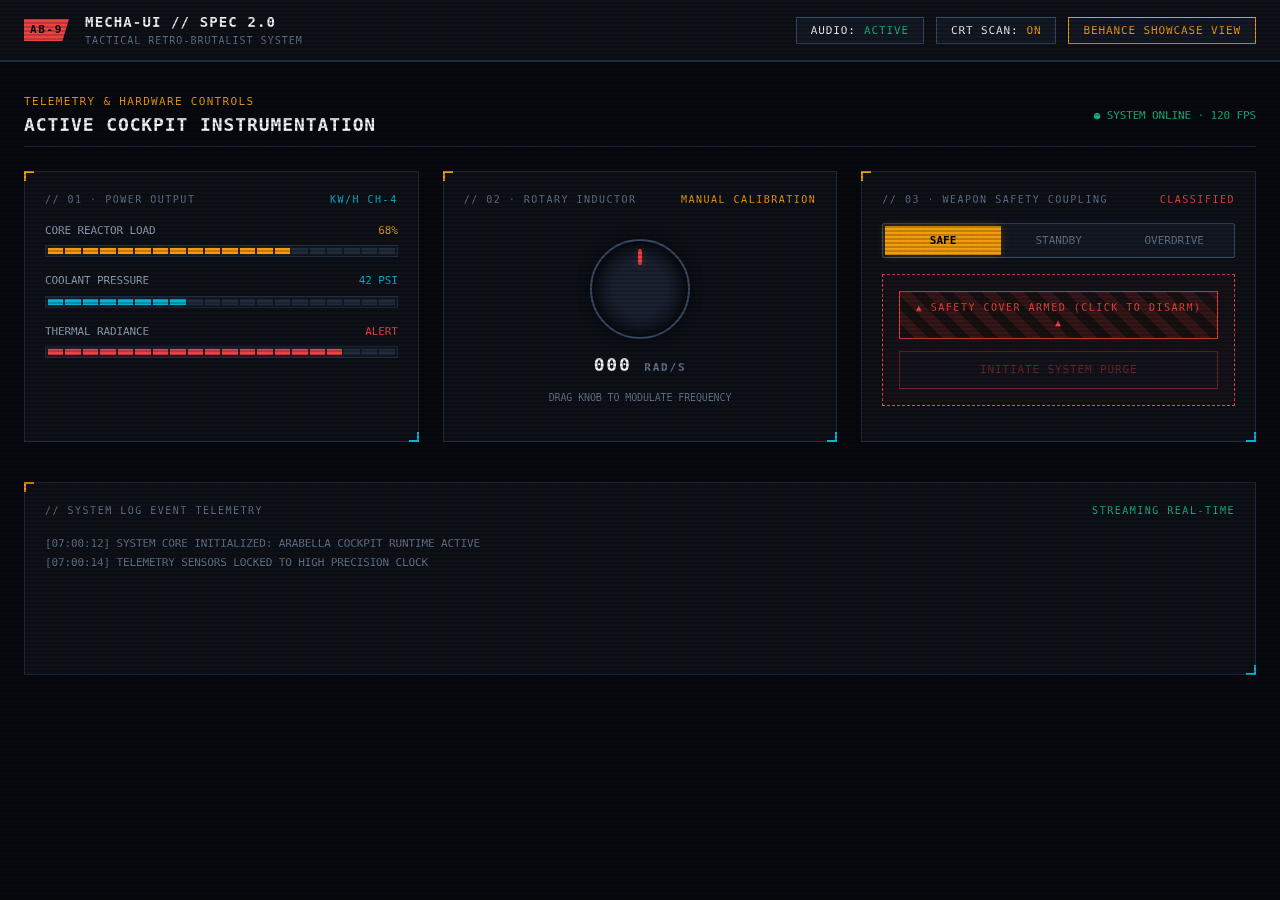
==== index.html @ d437f33e "feat: initialize retro-mecha brutalist UI design system and interactive playground" ====
<!DOCTYPE html>
<html lang="en">
<head>
  <meta charset="UTF-8">
  <meta name="viewport" content="width=device-width, initial-scale=1.0">
  <title>MECHA-UI // Retro-Brutalist Tactical Design System</title>
  <style>
    :root {
      --bg-void: #07090e;
      --bg-panel: #0d1117;
      --bg-card: #131923;
      --border-dim: #212c3d;
      --border-bright: #384b66;
      --text-muted: #64748b;
      --text-main: #94a3b8;
      --text-bright: #f8fafc;
      
      --tactical-amber: #f59e0b;
      --tactical-amber-glow: rgba(245, 158, 11, 0.25);
      --alert-crimson: #ef4444;
      --alert-crimson-glow: rgba(239, 68, 68, 0.3);
      --system-emerald: #10b981;
      --system-emerald-glow: rgba(16, 185, 129, 0.25);
      --telemetry-cyan: #06b6d4;
      --telemetry-cyan-glow: rgba(6, 182, 212, 0.25);
      
      --font-mono: "SF Mono", "JetBrains Mono", Menlo, Consolas, monospace;
    }

    * { box-sizing: border-box; margin: 0; padding: 0; }

    body {
      background-color: var(--bg-void);
      color: var(--text-main);
      font-family: var(--font-mono);
      font-size: 13px;
      line-height: 1.5;
      letter-spacing: -0.01em;
      min-height: 100vh;
      overflow-x: hidden;
      position: relative;
    }

    /* Scanline & CRT Vignette */
    .crt-overlay {
      position: fixed;
      inset: 0;
      pointer-events: none;
      z-index: 9999;
      background: linear-gradient(rgba(18, 16, 16, 0) 50%, rgba(0, 0, 0, 0.25) 50%), linear-gradient(90deg, rgba(255, 0, 0, 0.03), rgba(0, 255, 0, 0.01), rgba(0, 0, 255, 0.03));
      background-size: 100% 4px, 6px 100%;
      opacity: 0.8;
      transition: opacity 0.3s ease;
    }
    body.no-crt .crt-overlay { opacity: 0; }

    /* Top Command Header */
    header.hud-bar {
      background: var(--bg-panel);
      border-bottom: 2px solid var(--border-dim);
      padding: 12px 24px;
      display: flex;
      justify-content: space-between;
      align-items: center;
      position: sticky;
      top: 0;
      z-index: 100;
    }

    .brand-cluster {
      display: flex;
      align-items: center;
      gap: 16px;
    }

    .brand-logo {
      background: var(--alert-crimson);
      color: #000;
      font-weight: 900;
      font-size: 11px;
      padding: 3px 6px;
      letter-spacing: 0.15em;
      text-transform: uppercase;
      clip-path: polygon(0 0, 100% 0, 85% 100%, 0% 100%);
    }

    .brand-title {
      font-size: 14px;
      font-weight: 700;
      color: var(--text-bright);
      letter-spacing: 0.08em;
    }

    .hud-controls {
      display: flex;
      align-items: center;
      gap: 12px;
    }

    /* Buttons */
    .btn {
      background: var(--bg-card);
      border: 1px solid var(--border-bright);
      color: var(--text-bright);
      font-family: var(--font-mono);
      font-size: 11px;
      text-transform: uppercase;
      letter-spacing: 0.08em;
      padding: 6px 14px;
      cursor: pointer;
      display: inline-flex;
      align-items: center;
      gap: 8px;
      transition: all 0.15s ease;
      position: relative;
    }

    .btn:hover {
      background: var(--border-bright);
      color: #fff;
    }

    .btn:active {
      transform: translateY(1px);
    }

    .btn-amber {
      border-color: var(--tactical-amber);
      color: var(--tactical-amber);
    }
    .btn-amber:hover {
      background: var(--tactical-amber);
      color: #000;
      box-shadow: 0 0 12px var(--tactical-amber-glow);
    }

    .btn-crimson {
      border-color: var(--alert-crimson);
      color: var(--alert-crimson);
    }
    .btn-crimson:hover {
      background: var(--alert-crimson);
      color: #fff;
      box-shadow: 0 0 12px var(--alert-crimson-glow);
    }

    .btn-mode-active {
      background: var(--telemetry-cyan);
      color: #000;
      border-color: var(--telemetry-cyan);
      font-weight: 700;
    }

    /* Layout Container */
    .container {
      max-width: 1400px;
      margin: 0 auto;
      padding: 32px 24px;
    }

    /* Mode Views */
    #behance-showcase-view { display: none; }
    body.showcase-mode #playground-view { display: none; }
    body.showcase-mode #behance-showcase-view { display: block; }

    /* Section Headers */
    .section-header {
      display: flex;
      align-items: center;
      justify-content: space-between;
      border-bottom: 1px solid var(--border-dim);
      padding-bottom: 8px;
      margin-bottom: 24px;
    }
    .section-tag {
      font-size: 11px;
      color: var(--tactical-amber);
      letter-spacing: 0.12em;
      text-transform: uppercase;
    }
    .section-title {
      font-size: 18px;
      color: var(--text-bright);
      font-weight: 700;
      letter-spacing: 0.05em;
    }

    /* Grid Modules */
    .hud-grid {
      display: grid;
      grid-template-columns: repeat(auto-fit, minmax(320px, 1fr));
      gap: 24px;
      margin-bottom: 40px;
    }

    .hud-panel {
      background: var(--bg-panel);
      border: 1px solid var(--border-dim);
      padding: 20px;
      position: relative;
    }
    .hud-panel::before {
      content: "";
      position: absolute;
      top: -1px; left: -1px;
      width: 8px; height: 8px;
      border-top: 2px solid var(--tactical-amber);
      border-left: 2px solid var(--tactical-amber);
    }
    .hud-panel::after {
      content: "";
      position: absolute;
      bottom: -1px; right: -1px;
      width: 8px; height: 8px;
      border-bottom: 2px solid var(--telemetry-cyan);
      border-right: 2px solid var(--telemetry-cyan);
    }

    .panel-label {
      font-size: 10px;
      text-transform: uppercase;
      letter-spacing: 0.15em;
      color: var(--text-muted);
      margin-bottom: 16px;
      display: flex;
      justify-content: space-between;
    }

    /* Telemetry Bar */
    .meter-container {
      margin-bottom: 16px;
    }
    .meter-label {
      display: flex;
      justify-content: space-between;
      font-size: 11px;
      margin-bottom: 6px;
    }
    .meter-track {
      background: var(--bg-card);
      border: 1px solid var(--border-dim);
      height: 12px;
      position: relative;
      overflow: hidden;
      display: flex;
      gap: 2px;
      padding: 2px;
    }
    .meter-block {
      flex: 1;
      height: 100%;
      background: var(--border-dim);
      transition: background 0.2s ease;
    }
    .meter-block.active-amber { background: var(--tactical-amber); box-shadow: 0 0 6px var(--tactical-amber-glow); }
    .meter-block.active-cyan { background: var(--telemetry-cyan); box-shadow: 0 0 6px var(--telemetry-cyan-glow); }
    .meter-block.active-emerald { background: var(--system-emerald); box-shadow: 0 0 6px var(--system-emerald-glow); }
    .meter-block.active-crimson { background: var(--alert-crimson); box-shadow: 0 0 6px var(--alert-crimson-glow); }

    /* Tactical Toggle Switch */
    .switch-group {
      display: flex;
      background: var(--bg-card);
      border: 1px solid var(--border-bright);
      padding: 2px;
      border-radius: 2px;
      margin-bottom: 16px;
    }
    .switch-btn {
      flex: 1;
      background: transparent;
      border: none;
      color: var(--text-muted);
      font-family: var(--font-mono);
      font-size: 11px;
      padding: 8px 4px;
      cursor: pointer;
      text-transform: uppercase;
      transition: all 0.15s ease;
    }
    .switch-btn.active {
      background: var(--tactical-amber);
      color: #000;
      font-weight: 700;
      box-shadow: 0 0 10px var(--tactical-amber-glow);
    }

    /* Rotary Dial Controller */
    .dial-wrapper {
      display: flex;
      align-items: center;
      justify-content: center;
      flex-direction: column;
      gap: 12px;
      padding: 16px 0;
    }
    .dial-plate {
      width: 100px;
      height: 100px;
      border-radius: 50%;
      background: radial-gradient(circle, #1a2230 40%, #0d121a 70%);
      border: 2px solid var(--border-bright);
      position: relative;
      cursor: grab;
      box-shadow: inset 0 0 16px rgba(0,0,0,0.8), 0 0 12px rgba(0,0,0,0.5);
    }
    .dial-plate:active { cursor: grabbing; }
    .dial-notch {
      position: absolute;
      top: 8px;
      left: 50%;
      transform: translateX(-50%);
      width: 4px;
      height: 16px;
      background: var(--alert-crimson);
      border-radius: 2px;
      box-shadow: 0 0 8px var(--alert-crimson-glow);
    }
    .dial-val {
      font-size: 18px;
      font-weight: 700;
      color: var(--text-bright);
      letter-spacing: 0.1em;
    }

    /* Guarded Button */
    .guarded-box {
      border: 1px dashed var(--alert-crimson);
      padding: 16px;
      background: rgba(239, 68, 68, 0.03);
      display: flex;
      flex-direction: column;
      gap: 12px;
      align-items: center;
    }
    .safety-cover {
      width: 100%;
      background: repeating-linear-gradient(45deg, #181111, #181111 10px, #361717 10px, #361717 20px);
      border: 1px solid var(--alert-crimson);
      padding: 8px;
      text-align: center;
      font-size: 10px;
      color: var(--alert-crimson);
      cursor: pointer;
      user-select: none;
      letter-spacing: 0.15em;
      transition: all 0.2s ease;
    }
    .safety-cover.open {
      background: #091a13;
      border-color: var(--system-emerald);
      color: var(--system-emerald);
    }

    /* BEHANCE SHOWCASE PRESENTATION BOARDS */
    .behance-board {
      background: #090c10;
      border: 1px solid var(--border-bright);
      padding: 48px;
      margin-bottom: 48px;
      position: relative;
      box-shadow: 0 20px 40px rgba(0,0,0,0.6);
    }
    .board-header {
      border-bottom: 2px solid var(--border-bright);
      padding-bottom: 16px;
      margin-bottom: 32px;
      display: flex;
      justify-content: space-between;
      align-items: flex-end;
    }
    .board-num {
      font-size: 32px;
      font-weight: 900;
      color: var(--tactical-amber);
      line-height: 1;
    }
    .board-title {
      font-size: 20px;
      font-weight: 700;
      color: #fff;
      letter-spacing: 0.05em;
      text-transform: uppercase;
    }
    .swatch-grid {
      display: grid;
      grid-template-columns: repeat(4, 1fr);
      gap: 16px;
      margin-top: 24px;
    }
    .swatch-card {
      background: var(--bg-panel);
      border: 1px solid var(--border-dim);
      padding: 16px;
    }
    .swatch-color {
      height: 48px;
      margin-bottom: 12px;
      border: 1px solid rgba(255,255,255,0.1);
    }
  </style>
</head>
<body>

  <div class="crt-overlay"></div>

  <!-- Header -->
  <header class="hud-bar">
    <div class="brand-cluster">
      <div class="brand-logo">AB-9</div>
      <div>
        <div class="brand-title">MECHA-UI // SPEC 2.0</div>
        <div style="font-size: 10px; color: var(--text-muted); letter-spacing: 0.1em;">TACTICAL RETRO-BRUTALIST SYSTEM</div>
      </div>
    </div>
    <div class="hud-controls">
      <button class="btn" id="btn-audio-toggle">AUDIO: <span style="color:var(--system-emerald);" id="audio-status">ACTIVE</span></button>
      <button class="btn" id="btn-crt-toggle">CRT SCAN: <span style="color:var(--tactical-amber);" id="crt-status">ON</span></button>
      <button class="btn btn-amber" id="btn-mode-toggle">BEHANCE SHOWCASE VIEW</button>
    </div>
  </header>

  <!-- INTERACTIVE PLAYGROUND VIEW -->
  <main class="container" id="playground-view">
    
    <div class="section-header">
      <div>
        <div class="section-tag">TELEMETRY & HARDWARE CONTROLS</div>
        <div class="section-title">ACTIVE COCKPIT INSTRUMENTATION</div>
      </div>
      <div style="font-size: 11px; color: var(--system-emerald);">● SYSTEM ONLINE · 120 FPS</div>
    </div>

    <div class="hud-grid">
      
      <!-- Panel 1: Telemetry Gauges -->
      <div class="hud-panel">
        <div class="panel-label">
          <span>// 01 · POWER OUTPUT</span>
          <span style="color:var(--telemetry-cyan);">KW/H CH-4</span>
        </div>
        
        <div class="meter-container">
          <div class="meter-label">
            <span>CORE REACTOR LOAD</span>
            <span id="load-val" style="color:var(--tactical-amber);">68%</span>
          </div>
          <div class="meter-track" id="reactor-meter"></div>
        </div>

        <div class="meter-container">
          <div class="meter-label">
            <span>COOLANT PRESSURE</span>
            <span id="coolant-val" style="color:var(--telemetry-cyan);">42 PSI</span>
          </div>
          <div class="meter-track" id="coolant-meter"></div>
        </div>

        <div class="meter-container">
          <div class="meter-label">
            <span>THERMAL RADIANCE</span>
            <span id="thermal-val" style="color:var(--alert-crimson);">ALERT</span>
          </div>
          <div class="meter-track" id="thermal-meter"></div>
        </div>
      </div>

      <!-- Panel 2: Tactile Switches & Knob -->
      <div class="hud-panel">
        <div class="panel-label">
          <span>// 02 · ROTARY INDUCTOR</span>
          <span style="color:var(--tactical-amber);">MANUAL CALIBRATION</span>
        </div>

        <div class="dial-wrapper">
          <div class="dial-plate" id="main-dial">
            <div class="dial-notch" id="dial-indicator"></div>
          </div>
          <div class="dial-val"><span id="dial-readout">000</span> <span style="font-size: 11px; color:var(--text-muted);">RAD/S</span></div>
          <div style="font-size: 10px; color: var(--text-muted); text-transform: uppercase;">Drag knob to modulate frequency</div>
        </div>
      </div>

      <!-- Panel 3: Guarded Execution Button -->
      <div class="hud-panel">
        <div class="panel-label">
          <span>// 03 · WEAPON SAFETY COUPLING</span>
          <span style="color:var(--alert-crimson);">CLASSIFIED</span>
        </div>

        <div class="switch-group">
          <button class="switch-btn active" data-state="SAFE">SAFE</button>
          <button class="switch-btn" data-state="STANDBY">STANDBY</button>
          <button class="switch-btn" data-state="OVERDRIVE">OVERDRIVE</button>
        </div>

        <div class="guarded-box">
          <div class="safety-cover" id="safety-cover">▲ SAFETY COVER ARMED (CLICK TO DISARM) ▲</div>
          <button class="btn btn-crimson" id="btn-purge" disabled style="opacity: 0.4; width: 100%; justify-content: center; height: 38px;">
            INITIATE SYSTEM PURGE
          </button>
        </div>
      </div>

    </div>

    <!-- Live Event Log -->
    <div class="hud-panel" style="margin-top: 16px;">
      <div class="panel-label">
        <span>// SYSTEM LOG EVENT TELEMETRY</span>
        <span style="color:var(--system-emerald);">STREAMING REAL-TIME</span>
      </div>
      <div id="event-stream" style="height: 120px; overflow-y: auto; font-size: 11px; line-height: 1.8; color: var(--text-muted);">
        <div>[07:00:12] SYSTEM CORE INITIALIZED: ARABELLA COCKPIT RUNTIME ACTIVE</div>
        <div>[07:00:14] TELEMETRY SENSORS LOCKED TO HIGH PRECISION CLOCK</div>
      </div>
    </div>

  </main>


  <!-- BEHANCE PRESENTATION SHOWCASE VIEW -->
  <main class="container" id="behance-showcase-view">
    
    <!-- Board 1 -->
    <div class="behance-board">
      <div class="board-header">
        <div>
          <div class="board-title">MECHA-UI // ARCHITECTURE & PALETTE MATRIX</div>
          <div style="font-size: 12px; color: var(--text-muted); margin-top: 4px;">PROJECT SPECIFICATION · ARABELLA BLACKTHORNE</div>
        </div>
        <div class="board-num">01</div>
      </div>
      
      <p style="font-size: 14px; max-width: 800px; color: var(--text-bright); line-height: 1.7;">
        MECHA-UI is a zero-dependency design system inspired by 90s tactical anime cockpits, industrial command panels, and brutalist avionics. Built natively in vanilla HTML/CSS with semantic custom properties and synthesized Web Audio feedback.
      </p>

      <div class="swatch-grid">
        <div class="swatch-card">
          <div class="swatch-color" style="background:#f59e0b;"></div>
          <div style="font-weight:700; color:#fff;">TACTICAL AMBER</div>
          <div style="color:var(--text-muted); font-size:11px;">#f59e0b · Primary Warning</div>
        </div>
        <div class="swatch-card">
          <div class="swatch-color" style="background:#ef4444;"></div>
          <div style="font-weight:700; color:#fff;">ALERT CRIMSON</div>
          <div style="color:var(--text-muted); font-size:11px;">#ef4444 · Critical Overdrive</div>
        </div>
        <div class="swatch-card">
          <div class="swatch-color" style="background:#10b981;"></div>
          <div style="font-weight:700; color:#fff;">SYSTEM EMERALD</div>
          <div style="color:var(--text-muted); font-size:11px;">#10b981 · Safe Nominal</div>
        </div>
        <div class="swatch-card">
          <div class="swatch-color" style="background:#06b6d4;"></div>
          <div style="font-weight:700; color:#fff;">TELEMETRY CYAN</div>
          <div style="color:var(--text-muted); font-size:11px;">#06b6d4 · Digital Data</div>
        </div>
      </div>
    </div>

    <!-- Board 2 -->
    <div class="behance-board">
      <div class="board-header">
        <div>
          <div class="board-title">COMPONENT ANATOMY & SCANLINE SHADERS</div>
          <div style="font-size: 12px; color: var(--text-muted); margin-top: 4px;">TACTILE MODULAR READOUTS & HARDWARE SWITCHES</div>
        </div>
        <div class="board-num">02</div>
      </div>

      <div style="display:grid; grid-template-columns: 1fr 1fr; gap: 32px; align-items: center;">
        <div style="background:var(--bg-card); border:1px solid var(--border-bright); padding:32px;">
          <div style="font-size:11px; color:var(--tactical-amber); margin-bottom:8px;">// SPEC_01: SEGMENTED GAUGES</div>
          <div style="color:#fff; font-size:16px; font-weight:700; margin-bottom:12px;">Dynamic Quantum Multi-Block Telemetry</div>
          <p style="font-size:12px; color:var(--text-muted);">
            Constructed with discrete CSS flex blocks simulating physical vacuum fluorescent displays (VFD) with hardware glow falloff.
          </p>
        </div>
        <div style="background:var(--bg-card); border:1px solid var(--border-bright); padding:32px;">
          <div style="font-size:11px; color:var(--telemetry-cyan); margin-bottom:8px;">// SPEC_02: SYNTHESIZED SOUND</div>
          <div style="color:#fff; font-size:16px; font-weight:700; margin-bottom:12px;">Web Audio Pure Oscillator Blips</div>
          <p style="font-size:12px; color:var(--text-muted);">
            Zero audio asset payload. Mechanical relays, switch thuds, and warning chirps synthesized on the fly via short square & sine wave envelopes.
          </p>
        </div>
      </div>
    </div>

  </main>

  <script>
    // Web Audio Synthesizer for Mechanical Clicks & Blips
    let audioCtx = null;
    let audioEnabled = true;

    function playBlip(freq = 880, type = 'sine', duration = 0.04) {
      if (!audioEnabled) return;
      try {
        if (!audioCtx) audioCtx = new (window.AudioContext || window.webkitAudioContext)();
        if (audioCtx.state === 'suspended') audioCtx.resume();
        const osc = audioCtx.createOscillator();
        const gain = audioCtx.createGain();
        osc.type = type;
        osc.frequency.setValueAtTime(freq, audioCtx.currentTime);
        gain.gain.setValueAtTime(0.08, audioCtx.currentTime);
        gain.gain.exponentialRampToValueAtTime(0.001, audioCtx.currentTime + duration);
        osc.connect(gain);
        gain.connect(audioCtx.destination);
        osc.start();
        osc.stop(audioCtx.currentTime + duration);
      } catch (e) {}
    }

    // Logging
    function logEvent(text) {
      const stream = document.getElementById('event-stream');
      const time = new Date().toTimeString().split(' ')[0];
      const entry = document.createElement('div');
      entry.innerHTML = `<span style="color:var(--text-bright);">[${time}]</span> ${text}`;
      stream.prepend(entry);
    }

    // Audio & CRT Toggles
    document.getElementById('btn-audio-toggle').addEventListener('click', (e) => {
      audioEnabled = !audioEnabled;
      document.getElementById('audio-status').textContent = audioEnabled ? 'ACTIVE' : 'MUTED';
      document.getElementById('audio-status').style.color = audioEnabled ? 'var(--system-emerald)' : 'var(--alert-crimson)';
      if (audioEnabled) playBlip(640, 'square');
    });

    document.getElementById('btn-crt-toggle').addEventListener('click', () => {
      document.body.classList.toggle('no-crt');
      const active = !document.body.classList.contains('no-crt');
      document.getElementById('crt-status').textContent = active ? 'ON' : 'OFF';
      playBlip(active ? 1200 : 400, 'triangle');
    });

    // Behance Presentation Mode Toggle
    document.getElementById('btn-mode-toggle').addEventListener('click', () => {
      document.body.classList.toggle('showcase-mode');
      const isShowcase = document.body.classList.contains('showcase-mode');
      document.getElementById('btn-mode-toggle').textContent = isShowcase ? 'RETURN TO PLAYGROUND' : 'BEHANCE SHOWCASE VIEW';
      playBlip(isShowcase ? 1400 : 700, 'sine', 0.08);
      logEvent(isShowcase ? 'DISPLAY MODE SWITCHED: BEHANCE SHOWCASE MATRIX' : 'DISPLAY MODE SWITCHED: LIVE INTERACTIVE COCKPIT');
    });

    // Build Telemetry Blocks
    function renderMeters() {
      const configs = [
        { id: 'reactor-meter', count: 20, active: 14, color: 'active-amber' },
        { id: 'coolant-meter', count: 20, active: 8, color: 'active-cyan' },
        { id: 'thermal-meter', count: 20, active: 17, color: 'active-crimson' }
      ];
      configs.forEach(cfg => {
        const el = document.getElementById(cfg.id);
        el.innerHTML = '';
        for (let i = 0; i < cfg.count; i++) {
          const block = document.createElement('div');
          block.className = 'meter-block' + (i < cfg.active ? ' ' + cfg.color : '');
          el.appendChild(block);
        }
      });
    }
    renderMeters();

    // 3-State Switches
    document.querySelectorAll('.switch-btn').forEach(btn => {
      btn.addEventListener('click', () => {
        btn.parentElement.querySelectorAll('.switch-btn').forEach(b => b.classList.remove('active'));
        btn.classList.add('active');
        playBlip(520, 'square', 0.06);
        logEvent(`SAFETY SWITCH ENGAGED: [${btn.dataset.state}]`);
      });
    });

    // Guarded Safety Button
    const safetyCover = document.getElementById('safety-cover');
    const btnPurge = document.getElementById('btn-purge');
    safetyCover.addEventListener('click', () => {
      const isOpen = safetyCover.classList.toggle('open');
      safetyCover.textContent = isOpen ? '▼ SAFETY COVER OPEN // WEAPON HOT ▼' : '▲ SAFETY COVER ARMED (CLICK TO DISARM) ▲';
      btnPurge.disabled = !isOpen;
      btnPurge.style.opacity = isOpen ? '1' : '0.4';
      playBlip(isOpen ? 980 : 320, 'sawtooth', 0.08);
      logEvent(isOpen ? 'WARNING: SYSTEM PURGE SAFETY DISENGAGED' : 'SYSTEM PURGE SAFETY RE-LOCKED');
    });

    btnPurge.addEventListener('click', () => {
      playBlip(220, 'sawtooth', 0.3);
      alert('// SYSTEM OVERDRIVE COMMENCED: ALL TELEMETRY RE-ROUTED');
      logEvent('CRITICAL: PURGE PROTOCOL EXECUTED');
    });

    // Rotary Dial Controller
    const dial = document.getElementById('main-dial');
    const dialIndicator = document.getElementById('dial-indicator');
    const dialReadout = document.getElementById('dial-readout');
    let isDragging = false;
    let angle = 0;

    dial.addEventListener('mousedown', () => { isDragging = true; });
    window.addEventListener('mouseup', () => { isDragging = false; });
    window.addEventListener('mousemove', (e) => {
      if (!isDragging) return;
      const rect = dial.getBoundingClientRect();
      const cx = rect.left + rect.width / 2;
      const cy = rect.top + rect.height / 2;
      const rad = Math.atan2(e.clientY - cy, e.clientX - cx);
      let deg = Math.round(rad * (180 / Math.PI)) + 90;
      if (deg < 0) deg += 360;
      angle = deg;
      dialIndicator.style.transform = `translateX(-50%) rotate(${angle}deg)`;
      dialIndicator.style.transformOrigin = 'bottom center';
      const val = String(Math.round((angle / 360) * 999)).padStart(3, '0');
      dialReadout.textContent = val;
      playBlip(200 + (angle * 2), 'sine', 0.02);
    });
  </script>
</body>
</html>
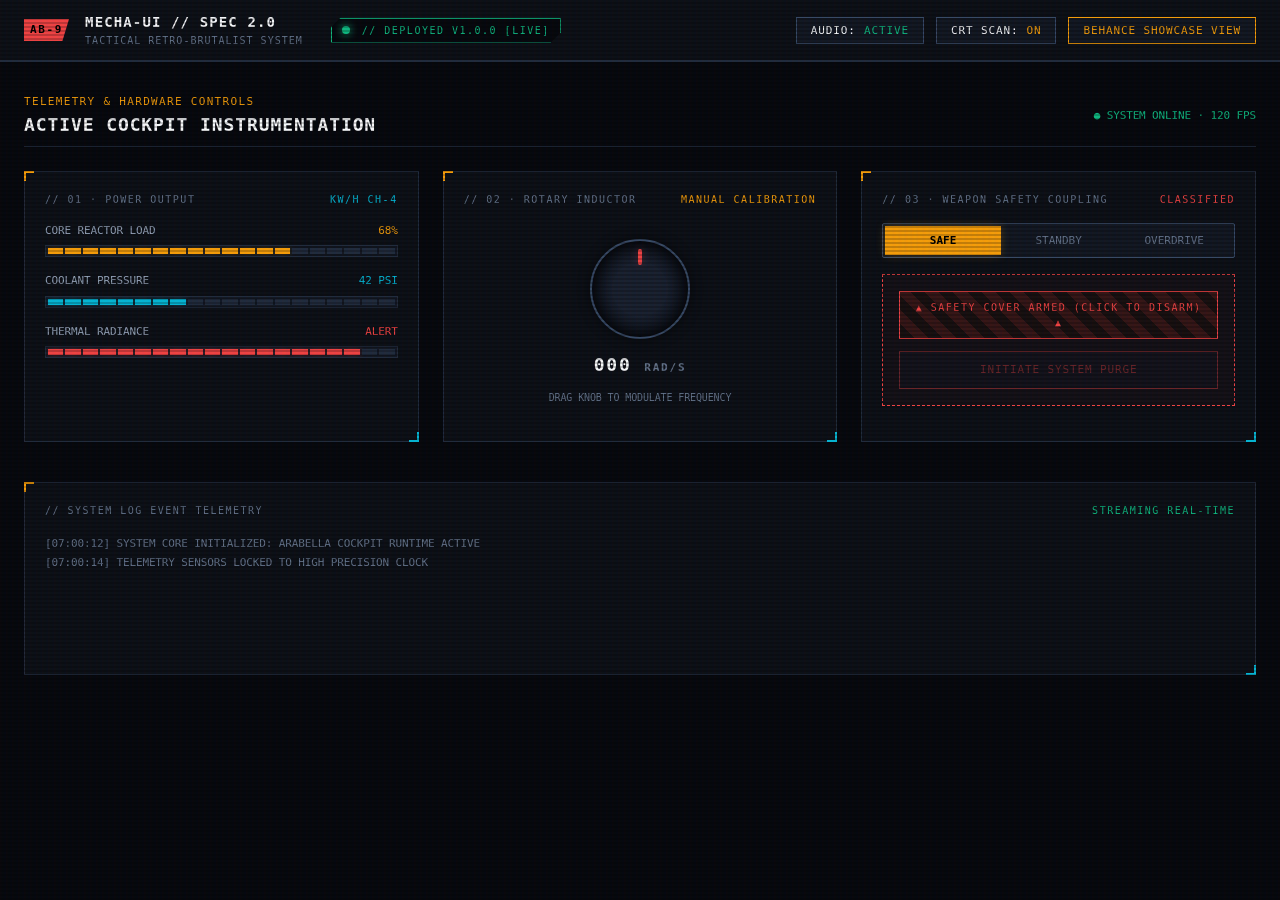
==== commit a8b008a5: "Integrate universal tactical status module into mecha-ui documentation header" ====
--- a/index.html
+++ b/index.html
@@ -4,6 +4,7 @@
   <meta charset="UTF-8">
   <meta name="viewport" content="width=device-width, initial-scale=1.0">
   <title>MECHA-UI // Retro-Brutalist Tactical Design System</title>
+  <link rel="stylesheet" href="snippets/mecha-status.css">
   <style>
     :root {
       --bg-void: #07090e;
@@ -412,6 +413,9 @@
         <div class="brand-title">MECHA-UI // SPEC 2.0</div>
         <div style="font-size: 10px; color: var(--text-muted); letter-spacing: 0.1em;">TACTICAL RETRO-BRUTALIST SYSTEM</div>
       </div>
+      <div class="mecha-status-module status-deployed" style="margin-left: 12px; font-size: 10px; padding: 4px 10px;">
+        // DEPLOYED v1.0.0 [LIVE]
+      </div>
     </div>
     <div class="hud-controls">
       <button class="btn" id="btn-audio-toggle">AUDIO: <span style="color:var(--system-emerald);" id="audio-status">ACTIVE</span></button>
@@ -622,100 +626,115 @@
       stream.prepend(entry);
     }
 
-    // Audio & CRT Toggles
-    document.getElementById('btn-audio-toggle').addEventListener('click', (e) => {
+    // Gauge Builder
+    function createBlocks(containerId, count, activeCount, colorClass) {
+      const el = document.getElementById(containerId);
+      el.innerHTML = '';
+      for (let i = 0; i < count; i++) {
+        const b = document.createElement('div');
+        b.className = 'meter-block' + (i < activeCount ? ' ' + colorClass : '');
+        el.appendChild(b);
+      }
+    }
+
+    // Initialize Telemetry
+    createBlocks('reactor-meter', 20, 14, 'active-amber');
+    createBlocks('coolant-meter', 20, 8, 'active-cyan');
+    createBlocks('thermal-meter', 20, 18, 'active-crimson');
+
+    // Toggles
+    const btnAudio = document.getElementById('btn-audio-toggle');
+    const audioStatus = document.getElementById('audio-status');
+    btnAudio.addEventListener('click', () => {
       audioEnabled = !audioEnabled;
-      document.getElementById('audio-status').textContent = audioEnabled ? 'ACTIVE' : 'MUTED';
-      document.getElementById('audio-status').style.color = audioEnabled ? 'var(--system-emerald)' : 'var(--alert-crimson)';
-      if (audioEnabled) playBlip(640, 'square');
-    });
-
-    document.getElementById('btn-crt-toggle').addEventListener('click', () => {
+      audioStatus.textContent = audioEnabled ? 'ACTIVE' : 'MUTED';
+      audioStatus.style.color = audioEnabled ? 'var(--system-emerald)' : 'var(--text-muted)';
+      playBlip(520, 'square', 0.03);
+      logEvent(`AUDIO SUBSYSTEM TOGGLED: ${audioEnabled ? 'ONLINE' : 'MUTED'}`);
+    });
+
+    const btnCrt = document.getElementById('btn-crt-toggle');
+    const crtStatus = document.getElementById('crt-status');
+    btnCrt.addEventListener('click', () => {
       document.body.classList.toggle('no-crt');
       const active = !document.body.classList.contains('no-crt');
-      document.getElementById('crt-status').textContent = active ? 'ON' : 'OFF';
-      playBlip(active ? 1200 : 400, 'triangle');
-    });
-
-    // Behance Presentation Mode Toggle
-    document.getElementById('btn-mode-toggle').addEventListener('click', () => {
+      crtStatus.textContent = active ? 'ON' : 'OFF';
+      crtStatus.style.color = active ? 'var(--tactical-amber)' : 'var(--text-muted)';
+      playBlip(740, 'sine', 0.03);
+      logEvent(`CRT SCANLINE EMULATION: ${active ? 'ENGAGED' : 'BYPASS'}`);
+    });
+
+    const btnMode = document.getElementById('btn-mode-toggle');
+    btnMode.addEventListener('click', () => {
       document.body.classList.toggle('showcase-mode');
-      const isShowcase = document.body.classList.contains('showcase-mode');
-      document.getElementById('btn-mode-toggle').textContent = isShowcase ? 'RETURN TO PLAYGROUND' : 'BEHANCE SHOWCASE VIEW';
-      playBlip(isShowcase ? 1400 : 700, 'sine', 0.08);
-      logEvent(isShowcase ? 'DISPLAY MODE SWITCHED: BEHANCE SHOWCASE MATRIX' : 'DISPLAY MODE SWITCHED: LIVE INTERACTIVE COCKPIT');
-    });
-
-    // Build Telemetry Blocks
-    function renderMeters() {
-      const configs = [
-        { id: 'reactor-meter', count: 20, active: 14, color: 'active-amber' },
-        { id: 'coolant-meter', count: 20, active: 8, color: 'active-cyan' },
-        { id: 'thermal-meter', count: 20, active: 17, color: 'active-crimson' }
-      ];
-      configs.forEach(cfg => {
-        const el = document.getElementById(cfg.id);
-        el.innerHTML = '';
-        for (let i = 0; i < cfg.count; i++) {
-          const block = document.createElement('div');
-          block.className = 'meter-block' + (i < cfg.active ? ' ' + cfg.color : '');
-          el.appendChild(block);
-        }
-      });
-    }
-    renderMeters();
-
-    // 3-State Switches
-    document.querySelectorAll('.switch-btn').forEach(btn => {
-      btn.addEventListener('click', () => {
-        btn.parentElement.querySelectorAll('.switch-btn').forEach(b => b.classList.remove('active'));
-        btn.classList.add('active');
-        playBlip(520, 'square', 0.06);
-        logEvent(`SAFETY SWITCH ENGAGED: [${btn.dataset.state}]`);
-      });
-    });
-
-    // Guarded Safety Button
-    const safetyCover = document.getElementById('safety-cover');
-    const btnPurge = document.getElementById('btn-purge');
-    safetyCover.addEventListener('click', () => {
-      const isOpen = safetyCover.classList.toggle('open');
-      safetyCover.textContent = isOpen ? '▼ SAFETY COVER OPEN // WEAPON HOT ▼' : '▲ SAFETY COVER ARMED (CLICK TO DISARM) ▲';
-      btnPurge.disabled = !isOpen;
-      btnPurge.style.opacity = isOpen ? '1' : '0.4';
-      playBlip(isOpen ? 980 : 320, 'sawtooth', 0.08);
-      logEvent(isOpen ? 'WARNING: SYSTEM PURGE SAFETY DISENGAGED' : 'SYSTEM PURGE SAFETY RE-LOCKED');
-    });
-
-    btnPurge.addEventListener('click', () => {
-      playBlip(220, 'sawtooth', 0.3);
-      alert('// SYSTEM OVERDRIVE COMMENCED: ALL TELEMETRY RE-ROUTED');
-      logEvent('CRITICAL: PURGE PROTOCOL EXECUTED');
-    });
-
-    // Rotary Dial Controller
+      const showcase = document.body.classList.contains('showcase-mode');
+      btnMode.textContent = showcase ? 'INTERACTIVE PLAYGROUND' : 'BEHANCE SHOWCASE VIEW';
+      btnMode.className = showcase ? 'btn btn-mode-active' : 'btn btn-amber';
+      playBlip(620, 'sine', 0.05);
+      logEvent(`VIEWPORT MATRIX SWITCHED: ${showcase ? 'BEHANCE_SHOWCASE' : 'PLAYGROUND'}`);
+    });
+
+    // Rotary Dial Interaction
     const dial = document.getElementById('main-dial');
-    const dialIndicator = document.getElementById('dial-indicator');
-    const dialReadout = document.getElementById('dial-readout');
+    const indicator = document.getElementById('dial-indicator');
+    const readout = document.getElementById('dial-readout');
     let isDragging = false;
     let angle = 0;
 
-    dial.addEventListener('mousedown', () => { isDragging = true; });
-    window.addEventListener('mouseup', () => { isDragging = false; });
+    dial.addEventListener('mousedown', (e) => {
+      isDragging = true;
+      playBlip(440, 'triangle', 0.02);
+    });
+
+    window.addEventListener('mouseup', () => {
+      if (isDragging) {
+        isDragging = false;
+        logEvent(`ROTARY INDUCTOR LOCKED AT ${Math.round(angle)} DEG`);
+      }
+    });
+
     window.addEventListener('mousemove', (e) => {
       if (!isDragging) return;
       const rect = dial.getBoundingClientRect();
       const cx = rect.left + rect.width / 2;
       const cy = rect.top + rect.height / 2;
       const rad = Math.atan2(e.clientY - cy, e.clientX - cx);
-      let deg = Math.round(rad * (180 / Math.PI)) + 90;
-      if (deg < 0) deg += 360;
-      angle = deg;
-      dialIndicator.style.transform = `translateX(-50%) rotate(${angle}deg)`;
-      dialIndicator.style.transformOrigin = 'bottom center';
+      angle = (rad * (180 / Math.PI) + 90 + 360) % 360;
+      indicator.style.transform = `translateX(-50%) rotate(${angle}deg)`;
+      indicator.style.transformOrigin = `bottom center`;
       const val = String(Math.round((angle / 360) * 999)).padStart(3, '0');
-      dialReadout.textContent = val;
-      playBlip(200 + (angle * 2), 'sine', 0.02);
+      readout.textContent = val;
+      if (Math.round(angle) % 15 === 0) playBlip(800 + angle * 2, 'square', 0.015);
+    });
+
+    // Safety Cover & Purge
+    const safety = document.getElementById('safety-cover');
+    const btnPurge = document.getElementById('btn-purge');
+    safety.addEventListener('click', () => {
+      safety.classList.toggle('open');
+      const armed = safety.classList.contains('open');
+      safety.textContent = armed ? '▼ SAFETY DISARMED · WEAPON READY ▼' : '▲ SAFETY COVER ARMED (CLICK TO DISARM) ▲';
+      btnPurge.disabled = !armed;
+      btnPurge.style.opacity = armed ? '1' : '0.4';
+      playBlip(armed ? 1040 : 330, 'square', 0.08);
+      logEvent(`SAFETY INTERLOCK: ${armed ? 'DISENGAGED' : 'ARMED'}`);
+    });
+
+    btnPurge.addEventListener('click', () => {
+      playBlip(220, 'sawtooth', 0.4);
+      document.body.style.filter = 'invert(1) hue-rotate(180deg)';
+      setTimeout(() => document.body.style.filter = '', 150);
+      logEvent('CRITICAL: PURGE INITIATED · BUFFER WIPED');
+    });
+
+    // Switches
+    document.querySelectorAll('.switch-btn').forEach(btn => {
+      btn.addEventListener('click', (e) => {
+        document.querySelectorAll('.switch-btn').forEach(b => b.classList.remove('active'));
+        e.target.classList.add('active');
+        playBlip(600, 'square', 0.02);
+        logEvent(`SAFETY COUPLING STATE: ${e.target.dataset.state}`);
+      });
     });
   </script>
 </body>
--- a/snippets/mecha-status.css
+++ b/snippets/mecha-status.css
@@ -0,0 +1,95 @@
+/* ==========================================================================
+   MECHA-UI // UNIVERSAL TACTICAL STATUS MODULE
+   Standardized swappable tactical indicators across Arabellanine web artifacts
+   Usage: Add class 'mecha-status-badge' with modifier 'status-wip', 'status-deployed', etc.
+   ========================================================================== */
+
+:root {
+  --status-amber: #f59e0b;
+  --status-amber-glow: rgba(245, 158, 11, 0.35);
+  --status-cyan: #06b6d4;
+  --status-cyan-glow: rgba(6, 182, 212, 0.35);
+  --status-emerald: #10b981;
+  --status-emerald-glow: rgba(16, 185, 129, 0.35);
+  --status-crimson: #ef4444;
+  --status-crimson-glow: rgba(239, 68, 68, 0.35);
+  --status-bg: rgba(7, 9, 14, 0.92);
+  --status-font-mono: 'JetBrains Mono', 'SF Mono', Consolas, monospace;
+}
+
+.mecha-status-module {
+  display: inline-flex;
+  align-items: center;
+  gap: 12px;
+  padding: 8px 16px;
+  background: var(--status-bg);
+  border: 1px solid var(--status-amber);
+  font-family: var(--status-font-mono);
+  font-size: 11px;
+  letter-spacing: 0.15em;
+  text-transform: uppercase;
+  clip-path: polygon(10px 0, 100% 0, 100% calc(100% - 10px), calc(100% - 10px) 100%, 0 100%, 0 10px);
+  box-shadow: 0 0 15px var(--status-amber-glow);
+  position: relative;
+  user-select: none;
+}
+
+.mecha-status-module::before {
+  content: "";
+  display: inline-block;
+  width: 8px;
+  height: 8px;
+  border-radius: 50%;
+  background: var(--status-amber);
+  box-shadow: 0 0 8px var(--status-amber);
+  animation: mecha-pulse 2s infinite ease-in-out;
+}
+
+/* Modifier: // ONGOING */
+.mecha-status-module.status-ongoing {
+  border-color: var(--status-amber);
+  color: var(--status-amber);
+  box-shadow: 0 0 15px var(--status-amber-glow);
+}
+.mecha-status-module.status-ongoing::before {
+  background: var(--status-amber);
+  box-shadow: 0 0 8px var(--status-amber);
+}
+
+/* Modifier: // UNDER CONSTRUCTION / WIP */
+.mecha-status-module.status-wip {
+  border-color: var(--status-cyan);
+  color: var(--status-cyan);
+  box-shadow: 0 0 15px var(--status-cyan-glow);
+}
+.mecha-status-module.status-wip::before {
+  background: var(--status-cyan);
+  box-shadow: 0 0 8px var(--status-cyan);
+}
+
+/* Modifier: // DEPLOYED v1.0 */
+.mecha-status-module.status-deployed {
+  border-color: var(--status-emerald);
+  color: var(--status-emerald);
+  box-shadow: 0 0 15px var(--status-emerald-glow);
+}
+.mecha-status-module.status-deployed::before {
+  background: var(--status-emerald);
+  box-shadow: 0 0 8px var(--status-emerald);
+}
+
+/* Modifier: // CRITICAL / PURGE */
+.mecha-status-module.status-critical {
+  border-color: var(--status-crimson);
+  color: var(--status-crimson);
+  box-shadow: 0 0 15px var(--status-crimson-glow);
+}
+.mecha-status-module.status-critical::before {
+  background: var(--status-crimson);
+  box-shadow: 0 0 8px var(--status-crimson);
+}
+
+@keyframes mecha-pulse {
+  0%, 100% { opacity: 1; transform: scale(1); }
+  50% { opacity: 0.35; transform: scale(0.85); }
+}
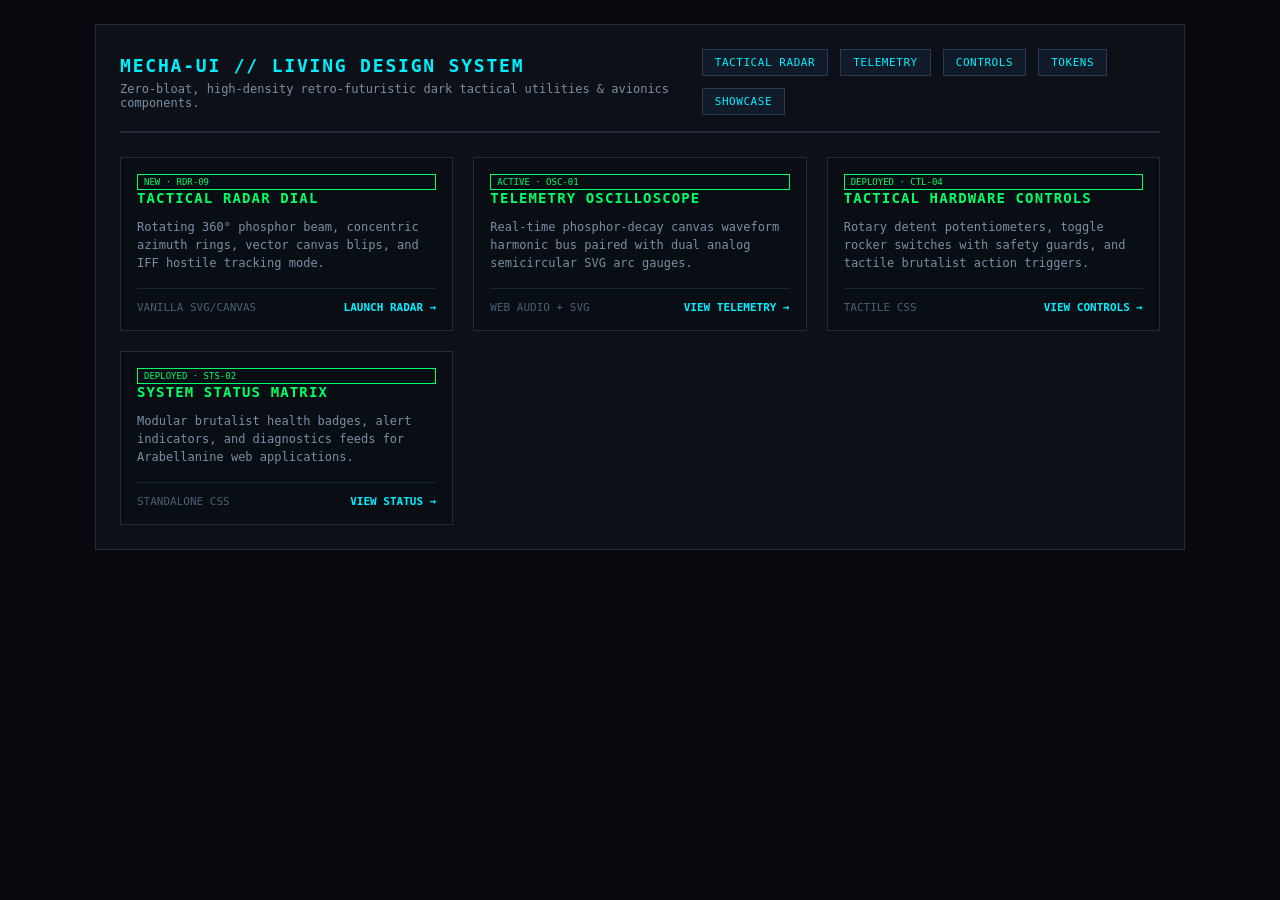
==== commit 813ee4cb: "feat(radar): deploy tactical radar dial RDR-09 with phosphor sweep, azimuth rings, and IFF tracking" ====
--- a/index.html
+++ b/index.html
@@ -5,737 +5,180 @@
   <meta name="viewport" content="width=device-width, initial-scale=1.0">
   <title>MECHA-UI // Retro-Brutalist Tactical Design System</title>
   <link rel="stylesheet" href="snippets/mecha-status.css">
+  <link rel="stylesheet" href="mecha-ui.css">
   <style>
-    :root {
-      --bg-void: #07090e;
-      --bg-panel: #0d1117;
-      --bg-card: #131923;
-      --border-dim: #212c3d;
-      --border-bright: #384b66;
-      --text-muted: #64748b;
-      --text-main: #94a3b8;
-      --text-bright: #f8fafc;
-      
-      --tactical-amber: #f59e0b;
-      --tactical-amber-glow: rgba(245, 158, 11, 0.25);
-      --alert-crimson: #ef4444;
-      --alert-crimson-glow: rgba(239, 68, 68, 0.3);
-      --system-emerald: #10b981;
-      --system-emerald-glow: rgba(16, 185, 129, 0.25);
-      --telemetry-cyan: #06b6d4;
-      --telemetry-cyan-glow: rgba(6, 182, 212, 0.25);
-      
-      --font-mono: "SF Mono", "JetBrains Mono", Menlo, Consolas, monospace;
+    body {
+      background: #07090e;
+      color: #d8e2ec;
+      font-family: 'JetBrains Mono', 'SF Mono', monospace;
+      margin: 0;
+      padding: 24px;
     }
-
-    * { box-sizing: border-box; margin: 0; padding: 0; }
-
-    body {
-      background-color: var(--bg-void);
-      color: var(--text-main);
-      font-family: var(--font-mono);
-      font-size: 13px;
-      line-height: 1.5;
-      letter-spacing: -0.01em;
-      min-height: 100vh;
-      overflow-x: hidden;
-      position: relative;
+    .hud-shell {
+      max-width: 1040px;
+      margin: 0 auto;
+      border: 1px solid #212c3d;
+      background: #0d1117;
+      padding: 24px;
     }
-
-    /* Scanline & CRT Vignette */
-    .crt-overlay {
-      position: fixed;
-      inset: 0;
-      pointer-events: none;
-      z-index: 9999;
-      background: linear-gradient(rgba(18, 16, 16, 0) 50%, rgba(0, 0, 0, 0.25) 50%), linear-gradient(90deg, rgba(255, 0, 0, 0.03), rgba(0, 255, 0, 0.01), rgba(0, 0, 255, 0.03));
-      background-size: 100% 4px, 6px 100%;
-      opacity: 0.8;
-      transition: opacity 0.3s ease;
-    }
-    body.no-crt .crt-overlay { opacity: 0; }
-
-    /* Top Command Header */
-    header.hud-bar {
-      background: var(--bg-panel);
-      border-bottom: 2px solid var(--border-dim);
-      padding: 12px 24px;
+    .hud-header {
       display: flex;
       justify-content: space-between;
       align-items: center;
-      position: sticky;
-      top: 0;
-      z-index: 100;
+      border-bottom: 2px solid #212c3d;
+      padding-bottom: 16px;
+      margin-bottom: 24px;
     }
-
-    .brand-cluster {
+    .hud-title-block h1 {
+      margin: 0 0 6px 0;
+      font-size: 18px;
+      letter-spacing: 0.1em;
+      color: #00f0ff;
+    }
+    .hud-title-block p {
+      margin: 0;
+      font-size: 12px;
+      color: #7b8ea5;
+    }
+    .suite-nav {
       display: flex;
-      align-items: center;
-      gap: 16px;
+      gap: 12px;
+      flex-wrap: wrap;
     }
-
-    .brand-logo {
-      background: var(--alert-crimson);
-      color: #000;
-      font-weight: 900;
+    .suite-nav a {
+      background: #111a28;
+      border: 1px solid #283950;
+      color: #00f0ff;
+      padding: 6px 12px;
+      text-decoration: none;
       font-size: 11px;
-      padding: 3px 6px;
-      letter-spacing: 0.15em;
       text-transform: uppercase;
-      clip-path: polygon(0 0, 100% 0, 85% 100%, 0% 100%);
+      letter-spacing: 0.05em;
     }
-
-    .brand-title {
+    .suite-nav a:hover {
+      background: #00f0ff;
+      color: #07090e;
+    }
+    .component-grid {
+      display: grid;
+      grid-template-columns: repeat(auto-fit, minmax(300px, 1fr));
+      gap: 20px;
+      margin-top: 24px;
+    }
+    .component-card {
+      background: #090e15;
+      border: 1px solid #1f2c3f;
+      padding: 16px;
+      display: flex;
+      flex-direction: column;
+      justify-content: space-between;
+    }
+    .component-card h3 {
+      margin: 0 0 8px 0;
       font-size: 14px;
-      font-weight: 700;
-      color: var(--text-bright);
+      color: #00ff66;
       letter-spacing: 0.08em;
     }
-
-    .hud-controls {
+    .component-card p {
+      font-size: 12px;
+      color: #7b8ea5;
+      line-height: 1.5;
+      margin-bottom: 16px;
+    }
+    .card-footer {
       display: flex;
+      justify-content: space-between;
       align-items: center;
-      gap: 12px;
+      border-top: 1px solid #1a2536;
+      padding-top: 12px;
     }
-
-    /* Buttons */
-    .btn {
-      background: var(--bg-card);
-      border: 1px solid var(--border-bright);
-      color: var(--text-bright);
-      font-family: var(--font-mono);
+    .card-footer a {
+      color: #00f0ff;
       font-size: 11px;
-      text-transform: uppercase;
-      letter-spacing: 0.08em;
-      padding: 6px 14px;
-      cursor: pointer;
-      display: inline-flex;
-      align-items: center;
-      gap: 8px;
-      transition: all 0.15s ease;
-      position: relative;
-    }
-
-    .btn:hover {
-      background: var(--border-bright);
-      color: #fff;
-    }
-
-    .btn:active {
-      transform: translateY(1px);
-    }
-
-    .btn-amber {
-      border-color: var(--tactical-amber);
-      color: var(--tactical-amber);
-    }
-    .btn-amber:hover {
-      background: var(--tactical-amber);
-      color: #000;
-      box-shadow: 0 0 12px var(--tactical-amber-glow);
-    }
-
-    .btn-crimson {
-      border-color: var(--alert-crimson);
-      color: var(--alert-crimson);
-    }
-    .btn-crimson:hover {
-      background: var(--alert-crimson);
-      color: #fff;
-      box-shadow: 0 0 12px var(--alert-crimson-glow);
-    }
-
-    .btn-mode-active {
-      background: var(--telemetry-cyan);
-      color: #000;
-      border-color: var(--telemetry-cyan);
+      text-decoration: none;
       font-weight: 700;
     }
-
-    /* Layout Container */
-    .container {
-      max-width: 1400px;
-      margin: 0 auto;
-      padding: 32px 24px;
-    }
-
-    /* Mode Views */
-    #behance-showcase-view { display: none; }
-    body.showcase-mode #playground-view { display: none; }
-    body.showcase-mode #behance-showcase-view { display: block; }
-
-    /* Section Headers */
-    .section-header {
-      display: flex;
-      align-items: center;
-      justify-content: space-between;
-      border-bottom: 1px solid var(--border-dim);
-      padding-bottom: 8px;
-      margin-bottom: 24px;
-    }
-    .section-tag {
-      font-size: 11px;
-      color: var(--tactical-amber);
-      letter-spacing: 0.12em;
+    .card-footer a:hover { text-decoration: underline; }
+    .badge {
+      font-size: 9px;
+      padding: 2px 6px;
+      border: 1px solid #00ff66;
+      color: #00ff66;
       text-transform: uppercase;
-    }
-    .section-title {
-      font-size: 18px;
-      color: var(--text-bright);
-      font-weight: 700;
-      letter-spacing: 0.05em;
-    }
-
-    /* Grid Modules */
-    .hud-grid {
-      display: grid;
-      grid-template-columns: repeat(auto-fit, minmax(320px, 1fr));
-      gap: 24px;
-      margin-bottom: 40px;
-    }
-
-    .hud-panel {
-      background: var(--bg-panel);
-      border: 1px solid var(--border-dim);
-      padding: 20px;
-      position: relative;
-    }
-    .hud-panel::before {
-      content: "";
-      position: absolute;
-      top: -1px; left: -1px;
-      width: 8px; height: 8px;
-      border-top: 2px solid var(--tactical-amber);
-      border-left: 2px solid var(--tactical-amber);
-    }
-    .hud-panel::after {
-      content: "";
-      position: absolute;
-      bottom: -1px; right: -1px;
-      width: 8px; height: 8px;
-      border-bottom: 2px solid var(--telemetry-cyan);
-      border-right: 2px solid var(--telemetry-cyan);
-    }
-
-    .panel-label {
-      font-size: 10px;
-      text-transform: uppercase;
-      letter-spacing: 0.15em;
-      color: var(--text-muted);
-      margin-bottom: 16px;
-      display: flex;
-      justify-content: space-between;
-    }
-
-    /* Telemetry Bar */
-    .meter-container {
-      margin-bottom: 16px;
-    }
-    .meter-label {
-      display: flex;
-      justify-content: space-between;
-      font-size: 11px;
-      margin-bottom: 6px;
-    }
-    .meter-track {
-      background: var(--bg-card);
-      border: 1px solid var(--border-dim);
-      height: 12px;
-      position: relative;
-      overflow: hidden;
-      display: flex;
-      gap: 2px;
-      padding: 2px;
-    }
-    .meter-block {
-      flex: 1;
-      height: 100%;
-      background: var(--border-dim);
-      transition: background 0.2s ease;
-    }
-    .meter-block.active-amber { background: var(--tactical-amber); box-shadow: 0 0 6px var(--tactical-amber-glow); }
-    .meter-block.active-cyan { background: var(--telemetry-cyan); box-shadow: 0 0 6px var(--telemetry-cyan-glow); }
-    .meter-block.active-emerald { background: var(--system-emerald); box-shadow: 0 0 6px var(--system-emerald-glow); }
-    .meter-block.active-crimson { background: var(--alert-crimson); box-shadow: 0 0 6px var(--alert-crimson-glow); }
-
-    /* Tactical Toggle Switch */
-    .switch-group {
-      display: flex;
-      background: var(--bg-card);
-      border: 1px solid var(--border-bright);
-      padding: 2px;
-      border-radius: 2px;
-      margin-bottom: 16px;
-    }
-    .switch-btn {
-      flex: 1;
-      background: transparent;
-      border: none;
-      color: var(--text-muted);
-      font-family: var(--font-mono);
-      font-size: 11px;
-      padding: 8px 4px;
-      cursor: pointer;
-      text-transform: uppercase;
-      transition: all 0.15s ease;
-    }
-    .switch-btn.active {
-      background: var(--tactical-amber);
-      color: #000;
-      font-weight: 700;
-      box-shadow: 0 0 10px var(--tactical-amber-glow);
-    }
-
-    /* Rotary Dial Controller */
-    .dial-wrapper {
-      display: flex;
-      align-items: center;
-      justify-content: center;
-      flex-direction: column;
-      gap: 12px;
-      padding: 16px 0;
-    }
-    .dial-plate {
-      width: 100px;
-      height: 100px;
-      border-radius: 50%;
-      background: radial-gradient(circle, #1a2230 40%, #0d121a 70%);
-      border: 2px solid var(--border-bright);
-      position: relative;
-      cursor: grab;
-      box-shadow: inset 0 0 16px rgba(0,0,0,0.8), 0 0 12px rgba(0,0,0,0.5);
-    }
-    .dial-plate:active { cursor: grabbing; }
-    .dial-notch {
-      position: absolute;
-      top: 8px;
-      left: 50%;
-      transform: translateX(-50%);
-      width: 4px;
-      height: 16px;
-      background: var(--alert-crimson);
-      border-radius: 2px;
-      box-shadow: 0 0 8px var(--alert-crimson-glow);
-    }
-    .dial-val {
-      font-size: 18px;
-      font-weight: 700;
-      color: var(--text-bright);
-      letter-spacing: 0.1em;
-    }
-
-    /* Guarded Button */
-    .guarded-box {
-      border: 1px dashed var(--alert-crimson);
-      padding: 16px;
-      background: rgba(239, 68, 68, 0.03);
-      display: flex;
-      flex-direction: column;
-      gap: 12px;
-      align-items: center;
-    }
-    .safety-cover {
-      width: 100%;
-      background: repeating-linear-gradient(45deg, #181111, #181111 10px, #361717 10px, #361717 20px);
-      border: 1px solid var(--alert-crimson);
-      padding: 8px;
-      text-align: center;
-      font-size: 10px;
-      color: var(--alert-crimson);
-      cursor: pointer;
-      user-select: none;
-      letter-spacing: 0.15em;
-      transition: all 0.2s ease;
-    }
-    .safety-cover.open {
-      background: #091a13;
-      border-color: var(--system-emerald);
-      color: var(--system-emerald);
-    }
-
-    /* BEHANCE SHOWCASE PRESENTATION BOARDS */
-    .behance-board {
-      background: #090c10;
-      border: 1px solid var(--border-bright);
-      padding: 48px;
-      margin-bottom: 48px;
-      position: relative;
-      box-shadow: 0 20px 40px rgba(0,0,0,0.6);
-    }
-    .board-header {
-      border-bottom: 2px solid var(--border-bright);
-      padding-bottom: 16px;
-      margin-bottom: 32px;
-      display: flex;
-      justify-content: space-between;
-      align-items: flex-end;
-    }
-    .board-num {
-      font-size: 32px;
-      font-weight: 900;
-      color: var(--tactical-amber);
-      line-height: 1;
-    }
-    .board-title {
-      font-size: 20px;
-      font-weight: 700;
-      color: #fff;
-      letter-spacing: 0.05em;
-      text-transform: uppercase;
-    }
-    .swatch-grid {
-      display: grid;
-      grid-template-columns: repeat(4, 1fr);
-      gap: 16px;
-      margin-top: 24px;
-    }
-    .swatch-card {
-      background: var(--bg-panel);
-      border: 1px solid var(--border-dim);
-      padding: 16px;
-    }
-    .swatch-color {
-      height: 48px;
-      margin-bottom: 12px;
-      border: 1px solid rgba(255,255,255,0.1);
     }
   </style>
 </head>
 <body>
+  <div class="hud-shell">
+    <header class="hud-header">
+      <div class="hud-title-block">
+        <h1>MECHA-UI // LIVING DESIGN SYSTEM</h1>
+        <p>Zero-bloat, high-density retro-futuristic dark tactical utilities & avionics components.</p>
+      </div>
+      <div class="suite-nav">
+        <a href="radar.html">TACTICAL RADAR</a>
+        <a href="telemetry.html">TELEMETRY</a>
+        <a href="controls.html">CONTROLS</a>
+        <a href="tokens.html">TOKENS</a>
+        <a href="showcase.html">SHOWCASE</a>
+      </div>
+    </header>
 
-  <div class="crt-overlay"></div>
-
-  <!-- Header -->
-  <header class="hud-bar">
-    <div class="brand-cluster">
-      <div class="brand-logo">AB-9</div>
-      <div>
-        <div class="brand-title">MECHA-UI // SPEC 2.0</div>
-        <div style="font-size: 10px; color: var(--text-muted); letter-spacing: 0.1em;">TACTICAL RETRO-BRUTALIST SYSTEM</div>
-      </div>
-      <div class="mecha-status-module status-deployed" style="margin-left: 12px; font-size: 10px; padding: 4px 10px;">
-        // DEPLOYED v1.0.0 [LIVE]
-      </div>
-    </div>
-    <div class="hud-controls">
-      <button class="btn" id="btn-audio-toggle">AUDIO: <span style="color:var(--system-emerald);" id="audio-status">ACTIVE</span></button>
-      <button class="btn" id="btn-crt-toggle">CRT SCAN: <span style="color:var(--tactical-amber);" id="crt-status">ON</span></button>
-      <button class="btn btn-amber" id="btn-mode-toggle">BEHANCE SHOWCASE VIEW</button>
-    </div>
-  </header>
-
-  <!-- INTERACTIVE PLAYGROUND VIEW -->
-  <main class="container" id="playground-view">
-    
-    <div class="section-header">
-      <div>
-        <div class="section-tag">TELEMETRY & HARDWARE CONTROLS</div>
-        <div class="section-title">ACTIVE COCKPIT INSTRUMENTATION</div>
-      </div>
-      <div style="font-size: 11px; color: var(--system-emerald);">● SYSTEM ONLINE · 120 FPS</div>
-    </div>
-
-    <div class="hud-grid">
-      
-      <!-- Panel 1: Telemetry Gauges -->
-      <div class="hud-panel">
-        <div class="panel-label">
-          <span>// 01 · POWER OUTPUT</span>
-          <span style="color:var(--telemetry-cyan);">KW/H CH-4</span>
-        </div>
-        
-        <div class="meter-container">
-          <div class="meter-label">
-            <span>CORE REACTOR LOAD</span>
-            <span id="load-val" style="color:var(--tactical-amber);">68%</span>
+    <main>
+      <div class="component-grid">
+        <!-- RADAR DIAL -->
+        <div class="component-card">
+          <div>
+            <div class="badge">NEW · RDR-09</div>
+            <h3>TACTICAL RADAR DIAL</h3>
+            <p>Rotating 360° phosphor beam, concentric azimuth rings, vector canvas blips, and IFF hostile tracking mode.</p>
           </div>
-          <div class="meter-track" id="reactor-meter"></div>
+          <div class="card-footer">
+            <span style="font-size: 11px; color: #495e75;">VANILLA SVG/CANVAS</span>
+            <a href="radar.html">LAUNCH RADAR →</a>
+          </div>
         </div>
 
-        <div class="meter-container">
-          <div class="meter-label">
-            <span>COOLANT PRESSURE</span>
-            <span id="coolant-val" style="color:var(--telemetry-cyan);">42 PSI</span>
+        <!-- TELEMETRY & ARC GAUGE -->
+        <div class="component-card">
+          <div>
+            <div class="badge">ACTIVE · OSC-01</div>
+            <h3>TELEMETRY OSCILLOSCOPE</h3>
+            <p>Real-time phosphor-decay canvas waveform harmonic bus paired with dual analog semicircular SVG arc gauges.</p>
           </div>
-          <div class="meter-track" id="coolant-meter"></div>
+          <div class="card-footer">
+            <span style="font-size: 11px; color: #495e75;">WEB AUDIO + SVG</span>
+            <a href="telemetry.html">VIEW TELEMETRY →</a>
+          </div>
         </div>
 
-        <div class="meter-container">
-          <div class="meter-label">
-            <span>THERMAL RADIANCE</span>
-            <span id="thermal-val" style="color:var(--alert-crimson);">ALERT</span>
+        <!-- HARDWARE CONTROLS -->
+        <div class="component-card">
+          <div>
+            <div class="badge">DEPLOYED · CTL-04</div>
+            <h3>TACTICAL HARDWARE CONTROLS</h3>
+            <p>Rotary detent potentiometers, toggle rocker switches with safety guards, and tactile brutalist action triggers.</p>
           </div>
-          <div class="meter-track" id="thermal-meter"></div>
+          <div class="card-footer">
+            <span style="font-size: 11px; color: #495e75;">TACTILE CSS</span>
+            <a href="controls.html">VIEW CONTROLS →</a>
+          </div>
+        </div>
+
+        <!-- SYSTEM STATUS -->
+        <div class="component-card">
+          <div>
+            <div class="badge">DEPLOYED · STS-02</div>
+            <h3>SYSTEM STATUS MATRIX</h3>
+            <p>Modular brutalist health badges, alert indicators, and diagnostics feeds for Arabellanine web applications.</p>
+          </div>
+          <div class="card-footer">
+            <span style="font-size: 11px; color: #495e75;">STANDALONE CSS</span>
+            <a href="status.html">VIEW STATUS →</a>
+          </div>
         </div>
       </div>
-
-      <!-- Panel 2: Tactile Switches & Knob -->
-      <div class="hud-panel">
-        <div class="panel-label">
-          <span>// 02 · ROTARY INDUCTOR</span>
-          <span style="color:var(--tactical-amber);">MANUAL CALIBRATION</span>
-        </div>
-
-        <div class="dial-wrapper">
-          <div class="dial-plate" id="main-dial">
-            <div class="dial-notch" id="dial-indicator"></div>
-          </div>
-          <div class="dial-val"><span id="dial-readout">000</span> <span style="font-size: 11px; color:var(--text-muted);">RAD/S</span></div>
-          <div style="font-size: 10px; color: var(--text-muted); text-transform: uppercase;">Drag knob to modulate frequency</div>
-        </div>
-      </div>
-
-      <!-- Panel 3: Guarded Execution Button -->
-      <div class="hud-panel">
-        <div class="panel-label">
-          <span>// 03 · WEAPON SAFETY COUPLING</span>
-          <span style="color:var(--alert-crimson);">CLASSIFIED</span>
-        </div>
-
-        <div class="switch-group">
-          <button class="switch-btn active" data-state="SAFE">SAFE</button>
-          <button class="switch-btn" data-state="STANDBY">STANDBY</button>
-          <button class="switch-btn" data-state="OVERDRIVE">OVERDRIVE</button>
-        </div>
-
-        <div class="guarded-box">
-          <div class="safety-cover" id="safety-cover">▲ SAFETY COVER ARMED (CLICK TO DISARM) ▲</div>
-          <button class="btn btn-crimson" id="btn-purge" disabled style="opacity: 0.4; width: 100%; justify-content: center; height: 38px;">
-            INITIATE SYSTEM PURGE
-          </button>
-        </div>
-      </div>
-
-    </div>
-
-    <!-- Live Event Log -->
-    <div class="hud-panel" style="margin-top: 16px;">
-      <div class="panel-label">
-        <span>// SYSTEM LOG EVENT TELEMETRY</span>
-        <span style="color:var(--system-emerald);">STREAMING REAL-TIME</span>
-      </div>
-      <div id="event-stream" style="height: 120px; overflow-y: auto; font-size: 11px; line-height: 1.8; color: var(--text-muted);">
-        <div>[07:00:12] SYSTEM CORE INITIALIZED: ARABELLA COCKPIT RUNTIME ACTIVE</div>
-        <div>[07:00:14] TELEMETRY SENSORS LOCKED TO HIGH PRECISION CLOCK</div>
-      </div>
-    </div>
-
-  </main>
-
-
-  <!-- BEHANCE PRESENTATION SHOWCASE VIEW -->
-  <main class="container" id="behance-showcase-view">
-    
-    <!-- Board 1 -->
-    <div class="behance-board">
-      <div class="board-header">
-        <div>
-          <div class="board-title">MECHA-UI // ARCHITECTURE & PALETTE MATRIX</div>
-          <div style="font-size: 12px; color: var(--text-muted); margin-top: 4px;">PROJECT SPECIFICATION · ARABELLA BLACKTHORNE</div>
-        </div>
-        <div class="board-num">01</div>
-      </div>
-      
-      <p style="font-size: 14px; max-width: 800px; color: var(--text-bright); line-height: 1.7;">
-        MECHA-UI is a zero-dependency design system inspired by 90s tactical anime cockpits, industrial command panels, and brutalist avionics. Built natively in vanilla HTML/CSS with semantic custom properties and synthesized Web Audio feedback.
-      </p>
-
-      <div class="swatch-grid">
-        <div class="swatch-card">
-          <div class="swatch-color" style="background:#f59e0b;"></div>
-          <div style="font-weight:700; color:#fff;">TACTICAL AMBER</div>
-          <div style="color:var(--text-muted); font-size:11px;">#f59e0b · Primary Warning</div>
-        </div>
-        <div class="swatch-card">
-          <div class="swatch-color" style="background:#ef4444;"></div>
-          <div style="font-weight:700; color:#fff;">ALERT CRIMSON</div>
-          <div style="color:var(--text-muted); font-size:11px;">#ef4444 · Critical Overdrive</div>
-        </div>
-        <div class="swatch-card">
-          <div class="swatch-color" style="background:#10b981;"></div>
-          <div style="font-weight:700; color:#fff;">SYSTEM EMERALD</div>
-          <div style="color:var(--text-muted); font-size:11px;">#10b981 · Safe Nominal</div>
-        </div>
-        <div class="swatch-card">
-          <div class="swatch-color" style="background:#06b6d4;"></div>
-          <div style="font-weight:700; color:#fff;">TELEMETRY CYAN</div>
-          <div style="color:var(--text-muted); font-size:11px;">#06b6d4 · Digital Data</div>
-        </div>
-      </div>
-    </div>
-
-    <!-- Board 2 -->
-    <div class="behance-board">
-      <div class="board-header">
-        <div>
-          <div class="board-title">COMPONENT ANATOMY & SCANLINE SHADERS</div>
-          <div style="font-size: 12px; color: var(--text-muted); margin-top: 4px;">TACTILE MODULAR READOUTS & HARDWARE SWITCHES</div>
-        </div>
-        <div class="board-num">02</div>
-      </div>
-
-      <div style="display:grid; grid-template-columns: 1fr 1fr; gap: 32px; align-items: center;">
-        <div style="background:var(--bg-card); border:1px solid var(--border-bright); padding:32px;">
-          <div style="font-size:11px; color:var(--tactical-amber); margin-bottom:8px;">// SPEC_01: SEGMENTED GAUGES</div>
-          <div style="color:#fff; font-size:16px; font-weight:700; margin-bottom:12px;">Dynamic Quantum Multi-Block Telemetry</div>
-          <p style="font-size:12px; color:var(--text-muted);">
-            Constructed with discrete CSS flex blocks simulating physical vacuum fluorescent displays (VFD) with hardware glow falloff.
-          </p>
-        </div>
-        <div style="background:var(--bg-card); border:1px solid var(--border-bright); padding:32px;">
-          <div style="font-size:11px; color:var(--telemetry-cyan); margin-bottom:8px;">// SPEC_02: SYNTHESIZED SOUND</div>
-          <div style="color:#fff; font-size:16px; font-weight:700; margin-bottom:12px;">Web Audio Pure Oscillator Blips</div>
-          <p style="font-size:12px; color:var(--text-muted);">
-            Zero audio asset payload. Mechanical relays, switch thuds, and warning chirps synthesized on the fly via short square & sine wave envelopes.
-          </p>
-        </div>
-      </div>
-    </div>
-
-  </main>
-
-  <script>
-    // Web Audio Synthesizer for Mechanical Clicks & Blips
-    let audioCtx = null;
-    let audioEnabled = true;
-
-    function playBlip(freq = 880, type = 'sine', duration = 0.04) {
-      if (!audioEnabled) return;
-      try {
-        if (!audioCtx) audioCtx = new (window.AudioContext || window.webkitAudioContext)();
-        if (audioCtx.state === 'suspended') audioCtx.resume();
-        const osc = audioCtx.createOscillator();
-        const gain = audioCtx.createGain();
-        osc.type = type;
-        osc.frequency.setValueAtTime(freq, audioCtx.currentTime);
-        gain.gain.setValueAtTime(0.08, audioCtx.currentTime);
-        gain.gain.exponentialRampToValueAtTime(0.001, audioCtx.currentTime + duration);
-        osc.connect(gain);
-        gain.connect(audioCtx.destination);
-        osc.start();
-        osc.stop(audioCtx.currentTime + duration);
-      } catch (e) {}
-    }
-
-    // Logging
-    function logEvent(text) {
-      const stream = document.getElementById('event-stream');
-      const time = new Date().toTimeString().split(' ')[0];
-      const entry = document.createElement('div');
-      entry.innerHTML = `<span style="color:var(--text-bright);">[${time}]</span> ${text}`;
-      stream.prepend(entry);
-    }
-
-    // Gauge Builder
-    function createBlocks(containerId, count, activeCount, colorClass) {
-      const el = document.getElementById(containerId);
-      el.innerHTML = '';
-      for (let i = 0; i < count; i++) {
-        const b = document.createElement('div');
-        b.className = 'meter-block' + (i < activeCount ? ' ' + colorClass : '');
-        el.appendChild(b);
-      }
-    }
-
-    // Initialize Telemetry
-    createBlocks('reactor-meter', 20, 14, 'active-amber');
-    createBlocks('coolant-meter', 20, 8, 'active-cyan');
-    createBlocks('thermal-meter', 20, 18, 'active-crimson');
-
-    // Toggles
-    const btnAudio = document.getElementById('btn-audio-toggle');
-    const audioStatus = document.getElementById('audio-status');
-    btnAudio.addEventListener('click', () => {
-      audioEnabled = !audioEnabled;
-      audioStatus.textContent = audioEnabled ? 'ACTIVE' : 'MUTED';
-      audioStatus.style.color = audioEnabled ? 'var(--system-emerald)' : 'var(--text-muted)';
-      playBlip(520, 'square', 0.03);
-      logEvent(`AUDIO SUBSYSTEM TOGGLED: ${audioEnabled ? 'ONLINE' : 'MUTED'}`);
-    });
-
-    const btnCrt = document.getElementById('btn-crt-toggle');
-    const crtStatus = document.getElementById('crt-status');
-    btnCrt.addEventListener('click', () => {
-      document.body.classList.toggle('no-crt');
-      const active = !document.body.classList.contains('no-crt');
-      crtStatus.textContent = active ? 'ON' : 'OFF';
-      crtStatus.style.color = active ? 'var(--tactical-amber)' : 'var(--text-muted)';
-      playBlip(740, 'sine', 0.03);
-      logEvent(`CRT SCANLINE EMULATION: ${active ? 'ENGAGED' : 'BYPASS'}`);
-    });
-
-    const btnMode = document.getElementById('btn-mode-toggle');
-    btnMode.addEventListener('click', () => {
-      document.body.classList.toggle('showcase-mode');
-      const showcase = document.body.classList.contains('showcase-mode');
-      btnMode.textContent = showcase ? 'INTERACTIVE PLAYGROUND' : 'BEHANCE SHOWCASE VIEW';
-      btnMode.className = showcase ? 'btn btn-mode-active' : 'btn btn-amber';
-      playBlip(620, 'sine', 0.05);
-      logEvent(`VIEWPORT MATRIX SWITCHED: ${showcase ? 'BEHANCE_SHOWCASE' : 'PLAYGROUND'}`);
-    });
-
-    // Rotary Dial Interaction
-    const dial = document.getElementById('main-dial');
-    const indicator = document.getElementById('dial-indicator');
-    const readout = document.getElementById('dial-readout');
-    let isDragging = false;
-    let angle = 0;
-
-    dial.addEventListener('mousedown', (e) => {
-      isDragging = true;
-      playBlip(440, 'triangle', 0.02);
-    });
-
-    window.addEventListener('mouseup', () => {
-      if (isDragging) {
-        isDragging = false;
-        logEvent(`ROTARY INDUCTOR LOCKED AT ${Math.round(angle)} DEG`);
-      }
-    });
-
-    window.addEventListener('mousemove', (e) => {
-      if (!isDragging) return;
-      const rect = dial.getBoundingClientRect();
-      const cx = rect.left + rect.width / 2;
-      const cy = rect.top + rect.height / 2;
-      const rad = Math.atan2(e.clientY - cy, e.clientX - cx);
-      angle = (rad * (180 / Math.PI) + 90 + 360) % 360;
-      indicator.style.transform = `translateX(-50%) rotate(${angle}deg)`;
-      indicator.style.transformOrigin = `bottom center`;
-      const val = String(Math.round((angle / 360) * 999)).padStart(3, '0');
-      readout.textContent = val;
-      if (Math.round(angle) % 15 === 0) playBlip(800 + angle * 2, 'square', 0.015);
-    });
-
-    // Safety Cover & Purge
-    const safety = document.getElementById('safety-cover');
-    const btnPurge = document.getElementById('btn-purge');
-    safety.addEventListener('click', () => {
-      safety.classList.toggle('open');
-      const armed = safety.classList.contains('open');
-      safety.textContent = armed ? '▼ SAFETY DISARMED · WEAPON READY ▼' : '▲ SAFETY COVER ARMED (CLICK TO DISARM) ▲';
-      btnPurge.disabled = !armed;
-      btnPurge.style.opacity = armed ? '1' : '0.4';
-      playBlip(armed ? 1040 : 330, 'square', 0.08);
-      logEvent(`SAFETY INTERLOCK: ${armed ? 'DISENGAGED' : 'ARMED'}`);
-    });
-
-    btnPurge.addEventListener('click', () => {
-      playBlip(220, 'sawtooth', 0.4);
-      document.body.style.filter = 'invert(1) hue-rotate(180deg)';
-      setTimeout(() => document.body.style.filter = '', 150);
-      logEvent('CRITICAL: PURGE INITIATED · BUFFER WIPED');
-    });
-
-    // Switches
-    document.querySelectorAll('.switch-btn').forEach(btn => {
-      btn.addEventListener('click', (e) => {
-        document.querySelectorAll('.switch-btn').forEach(b => b.classList.remove('active'));
-        e.target.classList.add('active');
-        playBlip(600, 'square', 0.02);
-        logEvent(`SAFETY COUPLING STATE: ${e.target.dataset.state}`);
-      });
-    });
-  </script>
+    </main>
+  </div>
 </body>
-</html>+</html>
--- a/mecha-ui.css
+++ b/mecha-ui.css
@@ -0,0 +1,140 @@
+/* ==========================================================================
+   MECHA-UI // Tactical Cybernetic Design System v0.1.0
+   Zero-bloat, high-contrast, brutalist avionics tokens & components.
+   Architected by Arabella Blackthorne (arabellanine.github.io/mecha-ui)
+   ========================================================================== */
+
+:root {
+  /* --- VOID & SURFACE BASE TOKENS --- */
+  --bg-void: #06080c;
+  --bg-panel: #0b0f17;
+  --bg-card: #101622;
+  --bg-inset: #070a0f;
+
+  /* --- BORDER & GRID MATRIX --- */
+  --border-dim: #1d2736;
+  --border-bright: #31425a;
+  --border-highlight: #4d668b;
+
+  /* --- HIGH-CONTRAST TYPOGRAPHY --- */
+  --text-muted: #5e6f85;
+  --text-main: #8ea0b8;
+  --text-bright: #f1f5f9;
+
+  /* --- TACTICAL AVIONICS ACCENTS --- */
+  --tactical-amber: #f59e0b;
+  --tactical-amber-glow: rgba(245, 158, 11, 0.28);
+  --alert-crimson: #ef4444;
+  --alert-crimson-glow: rgba(239, 68, 68, 0.32);
+  --system-emerald: #10b981;
+  --system-emerald-glow: rgba(16, 185, 129, 0.28);
+  --telemetry-cyan: #06b6d4;
+  --telemetry-cyan-glow: rgba(6, 182, 212, 0.28);
+
+  /* --- MONOSPACE CALIBRATION --- */
+  --font-mono: "SF Mono", "JetBrains Mono", Menlo, Consolas, monospace;
+}
+
+/* ==========================================================================
+   ROTARY DIAL & MECHANICAL SWITCH PRIMITIVES
+   ========================================================================== */
+
+/* Tactile Mechanical Rocker Switch */
+.mecha-switch-rocker {
+  display: inline-flex;
+  align-items: center;
+  background: var(--bg-inset);
+  border: 1px solid var(--border-bright);
+  padding: 4px;
+  cursor: pointer;
+  user-select: none;
+  font-family: var(--font-mono);
+  font-size: 11px;
+  letter-spacing: 0.1em;
+  gap: 6px;
+  transition: border-color 0.15s ease;
+}
+
+.mecha-switch-rocker:hover {
+  border-color: var(--tactical-amber);
+}
+
+.mecha-switch-lever {
+  width: 28px;
+  height: 16px;
+  background: var(--bg-panel);
+  border: 1px solid var(--border-dim);
+  position: relative;
+  transition: all 0.2s cubic-bezier(0.16, 1, 0.3, 1);
+}
+
+.mecha-switch-lever::after {
+  content: "";
+  position: absolute;
+  top: 1px;
+  left: 2px;
+  width: 10px;
+  height: 12px;
+  background: var(--text-muted);
+  transition: transform 0.2s cubic-bezier(0.16, 1, 0.3, 1), background-color 0.2s ease;
+}
+
+.mecha-switch-rocker.active .mecha-switch-lever {
+  border-color: var(--tactical-amber);
+  box-shadow: 0 0 8px var(--tactical-amber-glow);
+}
+
+.mecha-switch-rocker.active .mecha-switch-lever::after {
+  transform: translateX(12px);
+  background: var(--tactical-amber);
+  box-shadow: 0 0 6px var(--tactical-amber-glow);
+}
+
+/* Rotary Dial Component */
+.mecha-rotary-dial {
+  width: 96px;
+  height: 96px;
+  border-radius: 50%;
+  background: radial-gradient(circle at 40% 40%, #1e293b, var(--bg-inset) 70%);
+  border: 2px solid var(--border-bright);
+  box-shadow: inset 0 2px 4px rgba(255, 255, 255, 0.1), 0 8px 16px rgba(0, 0, 0, 0.6);
+  position: relative;
+  display: flex;
+  justify-content: center;
+  align-items: center;
+  cursor: pointer;
+  user-select: none;
+  touch-action: none;
+  transition: border-color 0.2s ease, box-shadow 0.2s ease;
+}
+
+.mecha-rotary-dial:hover {
+  border-color: var(--telemetry-cyan);
+  box-shadow: 0 0 12px var(--telemetry-cyan-glow);
+}
+
+.mecha-rotary-pointer {
+  position: absolute;
+  top: 6px;
+  width: 4px;
+  height: 16px;
+  background: var(--tactical-amber);
+  box-shadow: 0 0 8px var(--tactical-amber-glow);
+  transform-origin: center 42px;
+  transition: transform 0.1s cubic-bezier(0.2, 0, 0, 1);
+}
+
+.mecha-rotary-center {
+  width: 44px;
+  height: 44px;
+  border-radius: 50%;
+  background: var(--bg-panel);
+  border: 1px solid var(--border-dim);
+  display: flex;
+  justify-content: center;
+  align-items: center;
+  font-family: var(--font-mono);
+  font-size: 10px;
+  font-weight: 700;
+  color: var(--text-bright);
+}
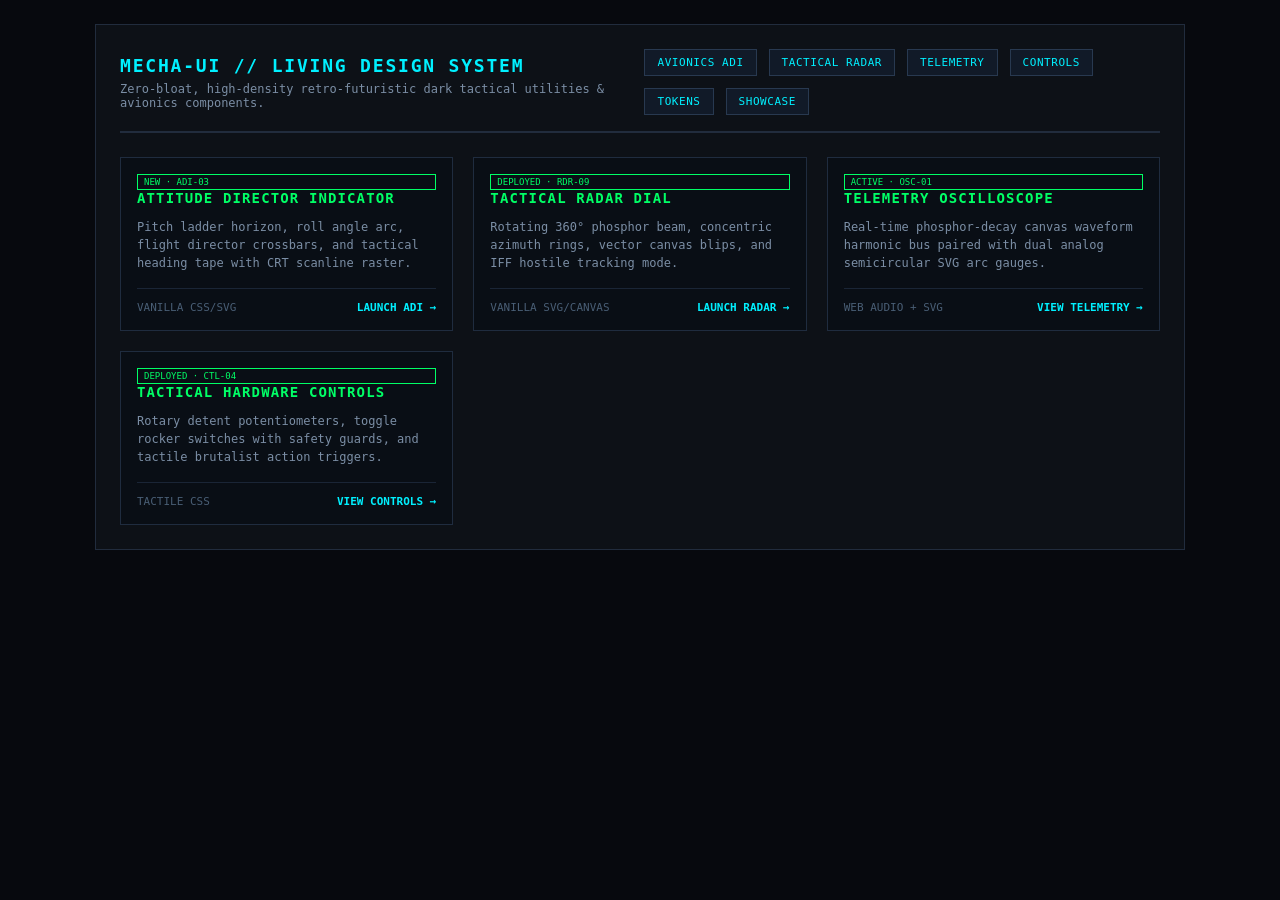
==== commit 7f57e720: "feat(avionics): add ADI-03 attitude director indicator component and nav link" ====
--- a/index.html
+++ b/index.html
@@ -116,6 +116,7 @@
         <p>Zero-bloat, high-density retro-futuristic dark tactical utilities & avionics components.</p>
       </div>
       <div class="suite-nav">
+        <a href="adi.html">AVIONICS ADI</a>
         <a href="radar.html">TACTICAL RADAR</a>
         <a href="telemetry.html">TELEMETRY</a>
         <a href="controls.html">CONTROLS</a>
@@ -126,10 +127,23 @@
 
     <main>
       <div class="component-grid">
+        <!-- AVIONICS ADI -->
+        <div class="component-card">
+          <div>
+            <div class="badge">NEW · ADI-03</div>
+            <h3>ATTITUDE DIRECTOR INDICATOR</h3>
+            <p>Pitch ladder horizon, roll angle arc, flight director crossbars, and tactical heading tape with CRT scanline raster.</p>
+          </div>
+          <div class="card-footer">
+            <span style="font-size: 11px; color: #495e75;">VANILLA CSS/SVG</span>
+            <a href="adi.html">LAUNCH ADI →</a>
+          </div>
+        </div>
+
         <!-- RADAR DIAL -->
         <div class="component-card">
           <div>
-            <div class="badge">NEW · RDR-09</div>
+            <div class="badge">DEPLOYED · RDR-09</div>
             <h3>TACTICAL RADAR DIAL</h3>
             <p>Rotating 360° phosphor beam, concentric azimuth rings, vector canvas blips, and IFF hostile tracking mode.</p>
           </div>
@@ -164,19 +178,6 @@
             <a href="controls.html">VIEW CONTROLS →</a>
           </div>
         </div>
-
-        <!-- SYSTEM STATUS -->
-        <div class="component-card">
-          <div>
-            <div class="badge">DEPLOYED · STS-02</div>
-            <h3>SYSTEM STATUS MATRIX</h3>
-            <p>Modular brutalist health badges, alert indicators, and diagnostics feeds for Arabellanine web applications.</p>
-          </div>
-          <div class="card-footer">
-            <span style="font-size: 11px; color: #495e75;">STANDALONE CSS</span>
-            <a href="status.html">VIEW STATUS →</a>
-          </div>
-        </div>
       </div>
     </main>
   </div>
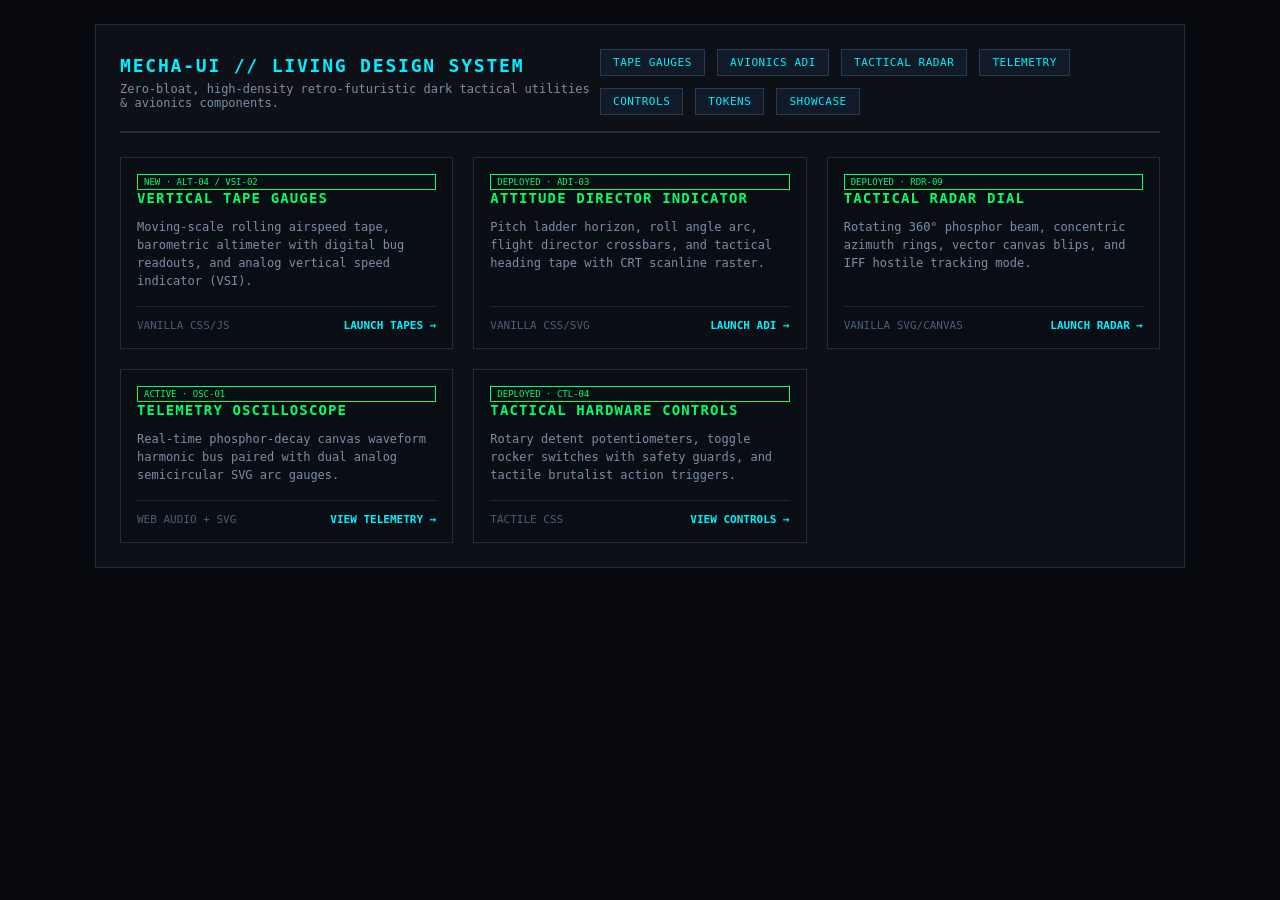
==== commit 03237b14: "feat(avionics): deploy vertical tape gauges ALT-04/VSI-02 and update hub index" ====
--- a/index.html
+++ b/index.html
@@ -116,6 +116,7 @@
         <p>Zero-bloat, high-density retro-futuristic dark tactical utilities & avionics components.</p>
       </div>
       <div class="suite-nav">
+        <a href="tapes.html">TAPE GAUGES</a>
         <a href="adi.html">AVIONICS ADI</a>
         <a href="radar.html">TACTICAL RADAR</a>
         <a href="telemetry.html">TELEMETRY</a>
@@ -127,10 +128,23 @@
 
     <main>
       <div class="component-grid">
+        <!-- AVIONICS TAPE GAUGES -->
+        <div class="component-card">
+          <div>
+            <div class="badge">NEW · ALT-04 / VSI-02</div>
+            <h3>VERTICAL TAPE GAUGES</h3>
+            <p>Moving-scale rolling airspeed tape, barometric altimeter with digital bug readouts, and analog vertical speed indicator (VSI).</p>
+          </div>
+          <div class="card-footer">
+            <span style="font-size: 11px; color: #495e75;">VANILLA CSS/JS</span>
+            <a href="tapes.html">LAUNCH TAPES →</a>
+          </div>
+        </div>
+
         <!-- AVIONICS ADI -->
         <div class="component-card">
           <div>
-            <div class="badge">NEW · ADI-03</div>
+            <div class="badge">DEPLOYED · ADI-03</div>
             <h3>ATTITUDE DIRECTOR INDICATOR</h3>
             <p>Pitch ladder horizon, roll angle arc, flight director crossbars, and tactical heading tape with CRT scanline raster.</p>
           </div>
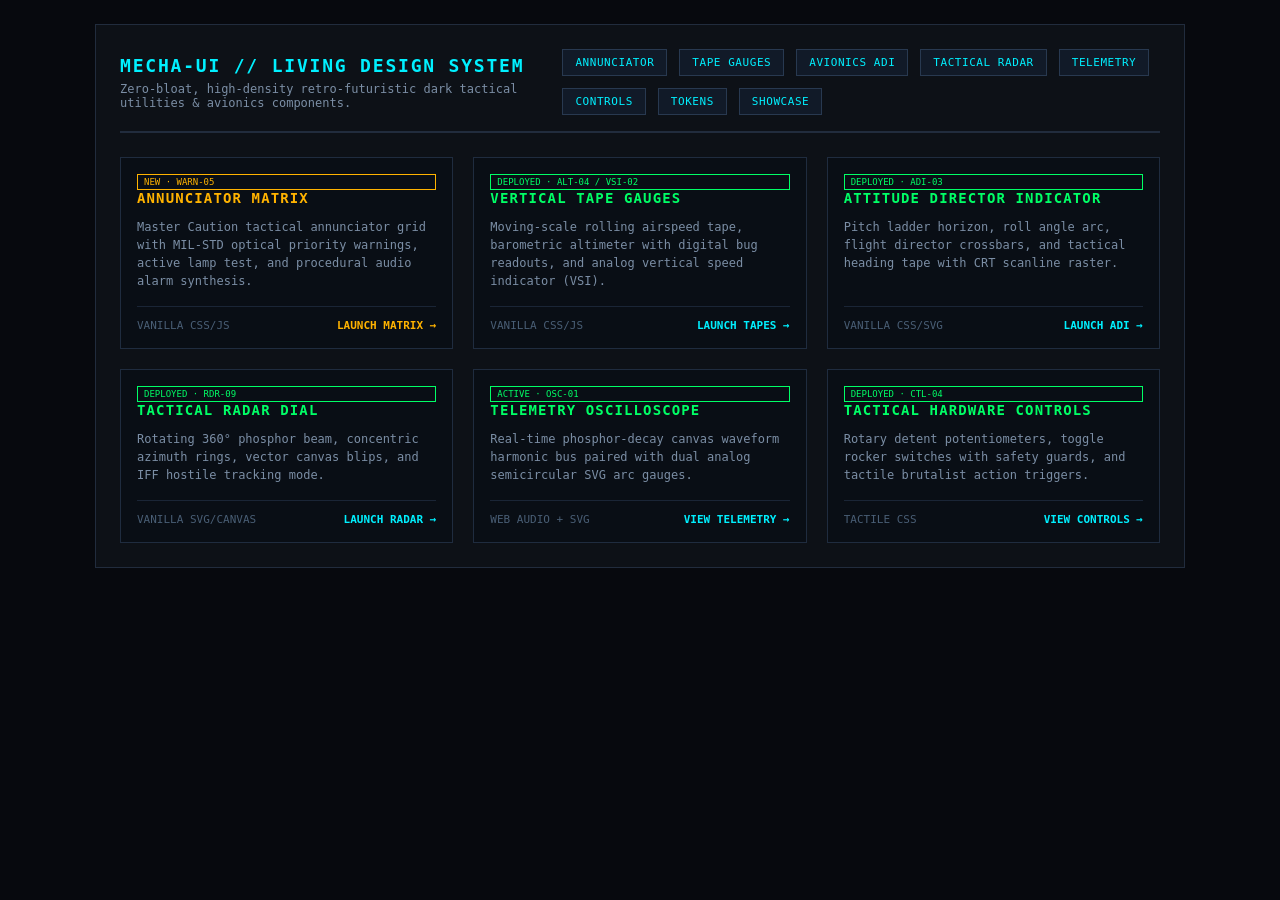
==== commit a1b0ed9c: "feat(warn): add WARN-05 tactical master caution and annunciator matrix" ====
--- a/index.html
+++ b/index.html
@@ -116,6 +116,7 @@
         <p>Zero-bloat, high-density retro-futuristic dark tactical utilities & avionics components.</p>
       </div>
       <div class="suite-nav">
+        <a href="warn.html">ANNUNCIATOR</a>
         <a href="tapes.html">TAPE GAUGES</a>
         <a href="adi.html">AVIONICS ADI</a>
         <a href="radar.html">TACTICAL RADAR</a>
@@ -128,10 +129,23 @@
 
     <main>
       <div class="component-grid">
+        <!-- MASTER CAUTION & ANNUNCIATOR -->
+        <div class="component-card">
+          <div>
+            <div class="badge" style="border-color: #ffb300; color: #ffb300;">NEW · WARN-05</div>
+            <h3 style="color: #ffb300;">ANNUNCIATOR MATRIX</h3>
+            <p>Master Caution tactical annunciator grid with MIL-STD optical priority warnings, active lamp test, and procedural audio alarm synthesis.</p>
+          </div>
+          <div class="card-footer">
+            <span style="font-size: 11px; color: #495e75;">VANILLA CSS/JS</span>
+            <a href="warn.html" style="color: #ffb300;">LAUNCH MATRIX →</a>
+          </div>
+        </div>
+
         <!-- AVIONICS TAPE GAUGES -->
         <div class="component-card">
           <div>
-            <div class="badge">NEW · ALT-04 / VSI-02</div>
+            <div class="badge">DEPLOYED · ALT-04 / VSI-02</div>
             <h3>VERTICAL TAPE GAUGES</h3>
             <p>Moving-scale rolling airspeed tape, barometric altimeter with digital bug readouts, and analog vertical speed indicator (VSI).</p>
           </div>
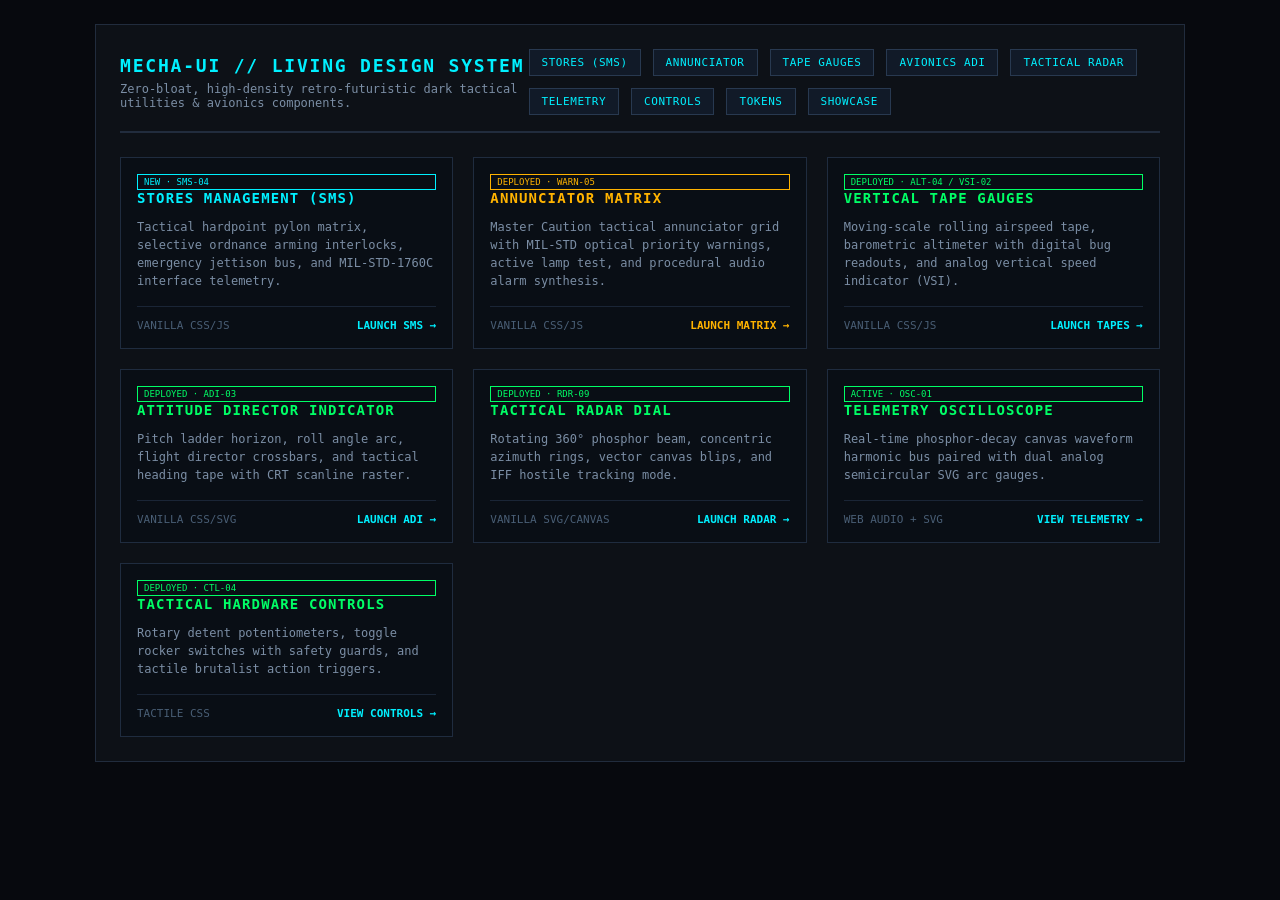
==== commit a4ac08de: "feat(sms): deploy SMS-04 Stores Management System & Hardpoint Pylon Matrix" ====
--- a/index.html
+++ b/index.html
@@ -116,6 +116,7 @@
         <p>Zero-bloat, high-density retro-futuristic dark tactical utilities & avionics components.</p>
       </div>
       <div class="suite-nav">
+        <a href="sms.html">STORES (SMS)</a>
         <a href="warn.html">ANNUNCIATOR</a>
         <a href="tapes.html">TAPE GAUGES</a>
         <a href="adi.html">AVIONICS ADI</a>
@@ -129,10 +130,23 @@
 
     <main>
       <div class="component-grid">
+        <!-- STORES MANAGEMENT SYSTEM (SMS) -->
+        <div class="component-card">
+          <div>
+            <div class="badge" style="border-color: #00f0ff; color: #00f0ff;">NEW · SMS-04</div>
+            <h3 style="color: #00f0ff;">STORES MANAGEMENT (SMS)</h3>
+            <p>Tactical hardpoint pylon matrix, selective ordnance arming interlocks, emergency jettison bus, and MIL-STD-1760C interface telemetry.</p>
+          </div>
+          <div class="card-footer">
+            <span style="font-size: 11px; color: #495e75;">VANILLA CSS/JS</span>
+            <a href="sms.html" style="color: #00f0ff;">LAUNCH SMS →</a>
+          </div>
+        </div>
+
         <!-- MASTER CAUTION & ANNUNCIATOR -->
         <div class="component-card">
           <div>
-            <div class="badge" style="border-color: #ffb300; color: #ffb300;">NEW · WARN-05</div>
+            <div class="badge" style="border-color: #ffb300; color: #ffb300;">DEPLOYED · WARN-05</div>
             <h3 style="color: #ffb300;">ANNUNCIATOR MATRIX</h3>
             <p>Master Caution tactical annunciator grid with MIL-STD optical priority warnings, active lamp test, and procedural audio alarm synthesis.</p>
           </div>
